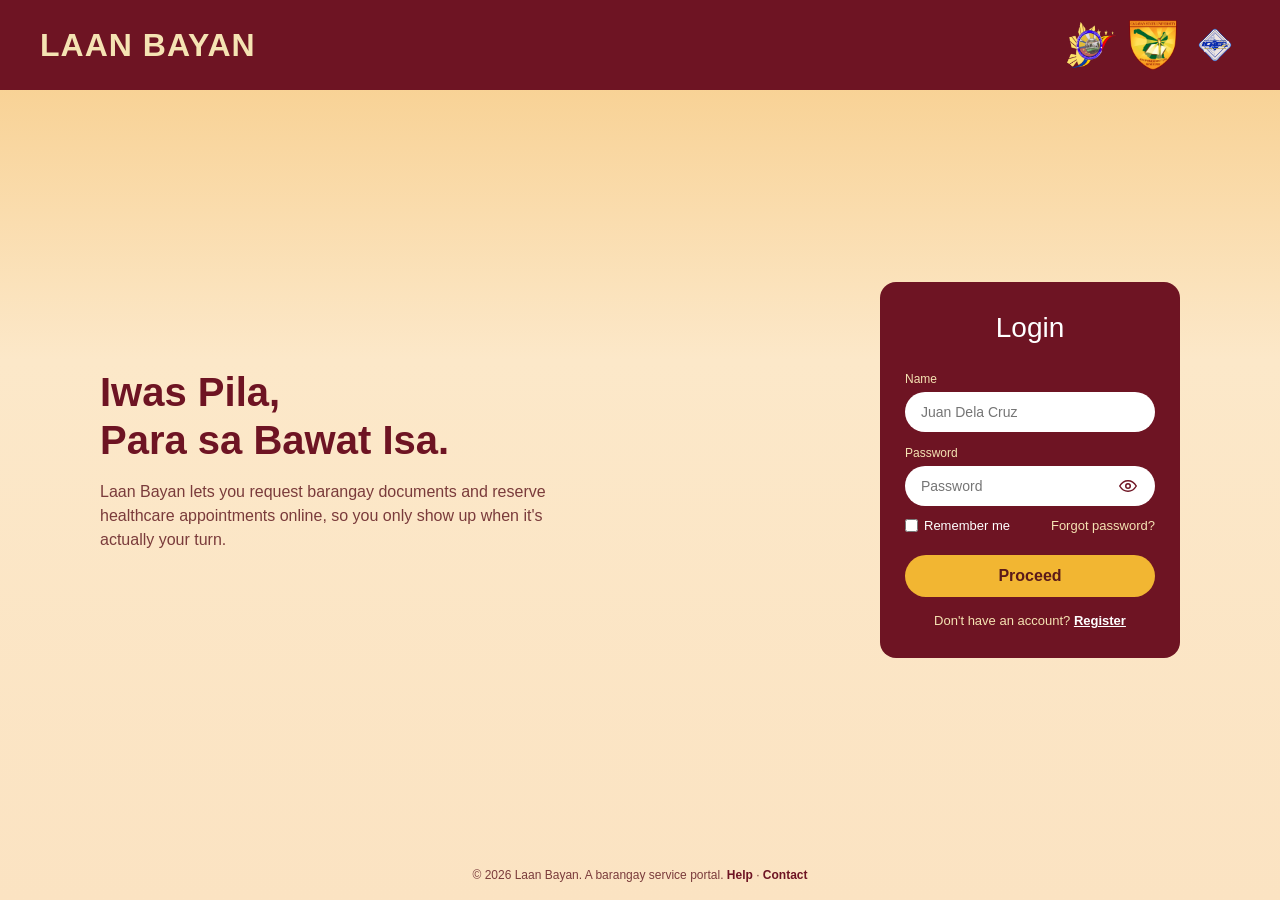
==== index.html @ c085dd0e "Initial commit" ====
<!DOCTYPE html>
<html lang="en">
<head>
  <meta charset="UTF-8">
  <meta name="viewport" content="width=device-width, initial-scale=1.0">
  <title>Laan Bayan - Login</title>
  <link rel="icon" href="LaanBayan/png/favicon.png">
  <link rel="stylesheet" href="web.css">
</head>
<body>

  <header class="navbar">
    <h1 class="logo-text">LAAN BAYAN</h1>
    <div class="logos">
      <img src="png/ugac.png" alt="UGAC Logo" class="logo-img">
      <img src="png/favicon.png" alt="Favicon Logo" class="logo-img">
      <img src="png/icpep.png" alt="ICPEP Logo" class="logo-img">
    </div>
  </header>

  <main class="content">

    <!-- Left side: fills the empty space with context about the service -->
    <section class="intro">
      <h2>Iwas Pila,<br>Para sa Bawat Isa.</h2>
      <p>
        Laan Bayan lets you request barangay documents and reserve healthcare
        appointments online, so you only show up when it's actually your turn.
      </p>
    </section>

    <div class="login-box">
      <h2>Login</h2>

      <!-- Space reserved for server-side / JS validation errors -->
      <p class="form-error" id="formError" role="alert" hidden>
        Invalid name or password. Please try again.
      </p>

      <form id="loginForm" novalidate>
        <label class="field-label" for="name">Name</label>
        <input type="text" id="name" name="name" placeholder="Juan Dela Cruz" required autocomplete="username">

        <label class="field-label" for="password">Password</label>
        <div class="password-wrap">
          <input type="password" id="password" name="password" placeholder="Password" required autocomplete="current-password">
          <button type="button" class="toggle-password" id="togglePassword" aria-label="Show password">
            <svg viewBox="0 0 24 24" width="18" height="18" fill="none" stroke="currentColor" stroke-width="2">
              <path d="M1 12s4-7 11-7 11 7 11 7-4 7-11 7-11-7-11-7z"/>
              <circle cx="12" cy="12" r="3"/>
            </svg>
          </button>
        </div>

        <div class="row-between">
          <label class="remember">
            <input type="checkbox" name="remember">
            Remember me
          </label>
          <a href="#" class="forgot-link">Forgot password?</a>
        </div>

        <button type="submit" class="btn proceed">Proceed</button>
      </form>

      <p class="switch-text">
        Don't have an account? <a href="#" class="register-link">Register</a>
      </p>
    </div>
  </main>

  <footer class="site-footer">
    <p>&copy; 2026 Laan Bayan. A barangay service portal. <a href="#">Help</a> · <a href="#">Contact</a></p>
  </footer>

</body>
</html>
---- web.css ----
* {
  margin: 0;
  padding: 0;
  box-sizing: border-box;
  font-family: Arial, sans-serif;
}

html, body {
  min-height: 100vh;
}

body {
  display: flex;
  flex-direction: column;
  background: linear-gradient(to bottom, #f7cb85, #fce8c9 40%, #fbe3c2);
}

/* Top navbar */
.navbar {
  background-color: #6e1423;
  padding: 20px 40px;
  display: flex;
  justify-content: space-between;
  align-items: center;
}

.logo-text {
  color: #f5e3b3;
  font-size: 32px;
  letter-spacing: 1px;
}

.logos {
  display: flex;
  gap: 12px;
}

.logo-img {
  width: 50px;
  height: 50px;
  object-fit: contain;
}

/* Main content: intro (left) + login box (right) */
.content {
  flex: 1;
  display: flex;
  justify-content: space-between;
  align-items: center;
  gap: 40px;
  padding: 60px 100px;
}

.intro {
  max-width: 480px;
  color: #6e1423;
}

.intro h2 {
  font-size: 40px;
  line-height: 1.2;
  margin-bottom: 16px;
}

.intro p {
  font-size: 16px;
  line-height: 1.5;
  margin-bottom: 20px;
  color: #7a3b3b;
}

.intro .slogan {
  font-size: 18px;
  font-weight: bold;
  font-style: italic;
  color: #6e1423;
  margin-bottom: 16px;
}

.intro-list {
  list-style: none;
  display: flex;
  flex-direction: column;
  gap: 10px;
}

.intro-list li {
  font-size: 15px;
  font-weight: bold;
  padding-left: 26px;
  position: relative;
}

.intro-list li::before {
  content: "✓";
  position: absolute;
  left: 0;
  color: #f2b632;
  font-weight: bold;
}

/* Login box */
.login-box {
  background-color: #6e1423;
  color: #fff;
  width: 300px;
  padding: 30px 25px;
  border-radius: 16px;
  text-align: center;
  flex-shrink: 0;
}

.login-box h2 {
  font-weight: normal;
  font-size: 28px;
  margin-bottom: 20px;
}

.form-error {
  background-color: #ffe1e1;
  color: #7a1a1a;
  font-size: 13px;
  padding: 10px 14px;
  border-radius: 10px;
  margin-bottom: 14px;
  text-align: left;
}

.login-box form {
  display: flex;
  flex-direction: column;
  gap: 6px;
}

.field-label {
  text-align: left;
  font-size: 12px;
  color: #f5e3b3;
  margin-top: 8px;
}

.login-box input[type="text"],
.login-box input[type="password"] {
  padding: 12px 16px;
  border: none;
  border-radius: 25px;
  outline: none;
  font-size: 14px;
  width: 100%;
}

.login-box input:focus {
  outline: 3px solid #f2b632;
  outline-offset: 2px;
}

.password-wrap {
  position: relative;
}

.toggle-password {
  position: absolute;
  right: 14px;
  top: 50%;
  transform: translateY(-50%);
  background: none;
  border: none;
  color: #6e1423;
  cursor: pointer;
  padding: 4px;
  display: flex;
}

.toggle-password:focus {
  outline: 2px solid #f2b632;
  border-radius: 50%;
}

.row-between {
  display: flex;
  justify-content: space-between;
  align-items: center;
  margin: 6px 0 8px;
  font-size: 13px;
}

.remember {
  display: flex;
  align-items: center;
  gap: 6px;
  cursor: pointer;
}

.forgot-link {
  color: #f5e3b3;
  text-decoration: none;
}

.forgot-link:hover,
.forgot-link:focus {
  text-decoration: underline;
}

.btn {
  padding: 12px;
  border: none;
  border-radius: 25px;
  font-size: 16px;
  font-weight: bold;
  cursor: pointer;
  margin-top: 8px;
}

.btn:focus {
  outline: 3px solid #fff;
  outline-offset: 2px;
}

.proceed {
  background-color: #f2b632;
  color: #5a1a1a;
  width: 100%;
}

.proceed:hover {
  background-color: #e0a520;
}

.switch-text {
  margin-top: 16px;
  font-size: 13px;
  color: #f5e3b3;
}

.switch-text a {
  color: #fff;
  font-weight: bold;
  text-decoration: underline;
}

/* Footer */
.site-footer {
  text-align: center;
  padding: 18px;
  font-size: 12px;
  color: #7a3b3b;
}

.site-footer a {
  color: #6e1423;
  font-weight: bold;
  text-decoration: none;
}

.site-footer a:hover {
  text-decoration: underline;
}

/* Responsive */
@media (max-width: 900px) {
  .content {
    flex-direction: column;
    padding: 40px 24px;
  }

  .intro {
    text-align: center;
    max-width: 100%;
  }

  .intro-list {
    align-items: center;
  }

  .intro-list li {
    padding-left: 0;
  }

  .intro-list li::before {
    display: none;
  }
}
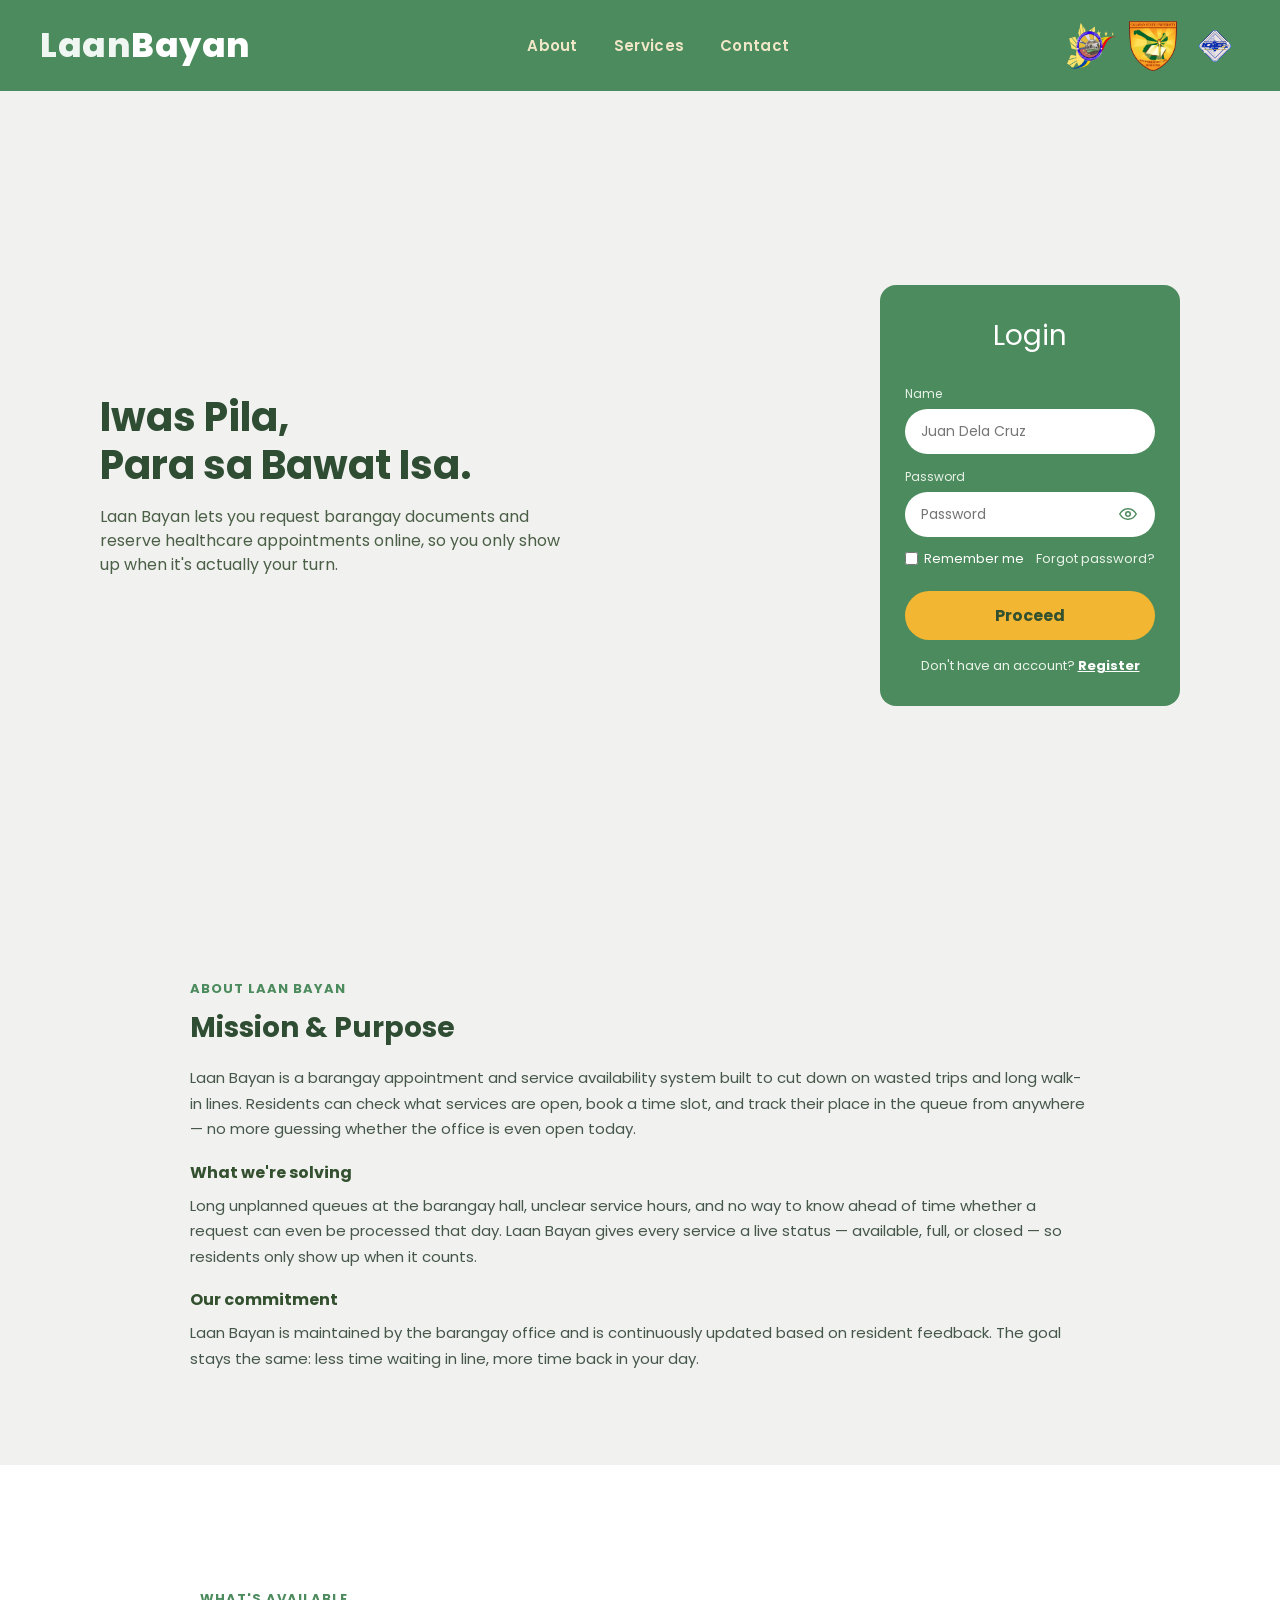
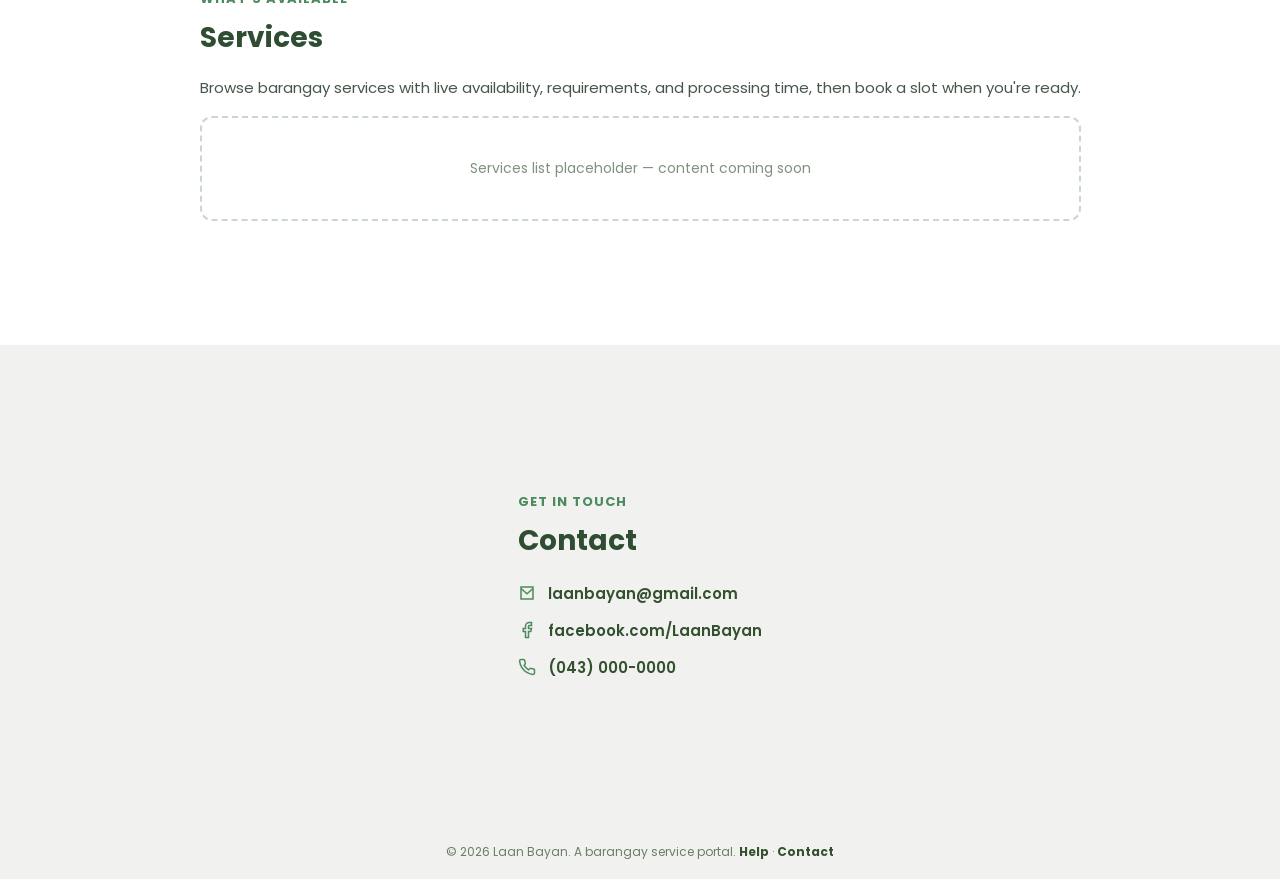
==== commit 51e0c009: "Aplied new colors and sections (about,services,contact)" ====
--- a/index.html
+++ b/index.html
@@ -1,26 +1,36 @@
 <!DOCTYPE html>
 <html lang="en">
 <head>
-  <meta charset="UTF-8">
-  <meta name="viewport" content="width=device-width, initial-scale=1.0">
-  <title>Laan Bayan - Login</title>
-  <link rel="icon" href="LaanBayan/png/favicon.png">
-  <link rel="stylesheet" href="web.css">
+<meta charset="UTF-8">
+<meta name="viewport" content="width=device-width, initial-scale=1.0">
+<title>Laan Bayan - Login</title>
+<link rel="preconnect" href="https://fonts.googleapis.com">
+<link rel="preconnect" href="https://fonts.gstatic.com" crossorigin>
+<link href="https://fonts.googleapis.com/css2?family=Baloo+2:wght@500;700;800&family=Poppins:wght@400;500;600;700&display=swap" rel="stylesheet">
+<link rel="stylesheet" href="web.css">
 </head>
 <body>
 
   <header class="navbar">
-    <h1 class="logo-text">LAAN BAYAN</h1>
-    <div class="logos">
-      <img src="png/ugac.png" alt="UGAC Logo" class="logo-img">
-      <img src="png/favicon.png" alt="Favicon Logo" class="logo-img">
-      <img src="png/icpep.png" alt="ICPEP Logo" class="logo-img">
+    <h1 class="logo-text"><span class="laan">Laan</span><span class="bayan">Bayan</span></h1>
+
+    <nav class="nav-links">
+      <button type="button" data-target="about">About</button>
+      <button type="button" data-target="services">Services</button>
+      <button type="button" data-target="contact">Contact</button>
+    </nav>
+
+    <div class="nav-actions">
+      <div class="logos">
+        <img src="png/ugac.png" alt="UGAC Logo" class="logo-img">
+        <img src="png/favicon.png" alt="Favicon Logo" class="logo-img">
+        <img src="png/icpep.png" alt="ICPEP Logo" class="logo-img">
+      </div>
     </div>
   </header>
 
   <main class="content">
 
-    <!-- Left side: fills the empty space with context about the service -->
     <section class="intro">
       <h2>Iwas Pila,<br>Para sa Bawat Isa.</h2>
       <p>
@@ -32,7 +42,6 @@
     <div class="login-box">
       <h2>Login</h2>
 
-      <!-- Space reserved for server-side / JS validation errors -->
       <p class="form-error" id="formError" role="alert" hidden>
         Invalid name or password. Please try again.
       </p>
@@ -69,9 +78,75 @@
     </div>
   </main>
 
+  <!-- About -->
+  <section class="page-section" id="about">
+    <div class="section-inner">
+      <span class="section-eyebrow">About Laan Bayan</span>
+      <h2>Mission &amp; Purpose</h2>
+      <p>
+        Laan Bayan is a barangay appointment and service availability system built to
+        cut down on wasted trips and long walk-in lines. Residents can check what
+        services are open, book a time slot, and track their place in the queue
+        from anywhere &mdash; no more guessing whether the office is even open today.
+      </p>
+      <h3>What we're solving</h3>
+      <p>
+        Long unplanned queues at the barangay hall, unclear service hours, and no
+        way to know ahead of time whether a request can even be processed that day.
+        Laan Bayan gives every service a live status &mdash; available, full, or closed
+        &mdash; so residents only show up when it counts.
+      </p>
+      <h3>Our commitment</h3>
+      <p>
+        Laan Bayan is maintained by the barangay office and is continuously
+        updated based on resident feedback. The goal stays the same: less time
+        waiting in line, more time back in your day.
+      </p>
+    </div>
+  </section>
+
+  <!-- Services -->
+  <section class="page-section" id="services">
+    <div class="section-inner">
+      <span class="section-eyebrow">What's Available</span>
+      <h2>Services</h2>
+      <p>
+        Browse barangay services with live availability, requirements, and
+        processing time, then book a slot when you're ready.
+      </p>
+      <div class="placeholder-box">
+        Services list placeholder &mdash; content coming soon
+      </div>
+    </div>
+  </section>
+
+  <!-- Contact -->
+  <section class="page-section" id="contact">
+    <div class="section-inner">
+      <span class="section-eyebrow">Get in Touch</span>
+      <h2>Contact</h2>
+      <ul class="contact-list">
+        <li>
+          <svg width="18" height="18" viewBox="0 0 24 24" fill="none" stroke="currentColor" stroke-width="2"><path d="M4 4h16v16H4z"/><path d="M4 6l8 7 8-7"/></svg>
+          laanbayan@gmail.com
+        </li>
+        <li>
+          <svg width="18" height="18" viewBox="0 0 24 24" fill="none" stroke="currentColor" stroke-width="2"><path d="M18 2h-3a5 5 0 0 0-5 5v3H7v4h3v8h4v-8h3l1-4h-4V7a1 1 0 0 1 1-1h3z"/></svg>
+          facebook.com/LaanBayan
+        </li>
+        <li>
+          <svg width="18" height="18" viewBox="0 0 24 24" fill="none" stroke="currentColor" stroke-width="2"><path d="M22 16.92v3a2 2 0 0 1-2.18 2 19.79 19.79 0 0 1-8.63-3.07 19.5 19.5 0 0 1-6-6 19.79 19.79 0 0 1-3.07-8.67A2 2 0 0 1 4.11 2h3a2 2 0 0 1 2 1.72c.12.86.32 1.7.6 2.51a2 2 0 0 1-.45 2.11L8.09 9.91a16 16 0 0 0 6 6l1.57-1.57a2 2 0 0 1 2.11-.45c.81.28 1.65.48 2.51.6A2 2 0 0 1 22 16.92z"/></svg>
+          (043) 000-0000
+        </li>
+      </ul>
+    </div>
+  </section>
+
   <footer class="site-footer">
-    <p>&copy; 2026 Laan Bayan. A barangay service portal. <a href="#">Help</a> · <a href="#">Contact</a></p>
+    <p>&copy; 2026 Laan Bayan. A barangay service portal. <a href="#">Help</a> &middot; <a href="#">Contact</a></p>
   </footer>
+
+  <script src="script.js"></script>
 
 </body>
 </html>
--- a/web.css
+++ b/web.css
@@ -2,7 +2,7 @@
   margin: 0;
   padding: 0;
   box-sizing: border-box;
-  font-family: Arial, sans-serif;
+  font-family: 'Poppins', Arial, sans-serif;
 }
 
 html, body {
@@ -12,22 +12,68 @@
 body {
   display: flex;
   flex-direction: column;
-  background: linear-gradient(to bottom, #f7cb85, #fce8c9 40%, #fbe3c2);
-}
-
-/* Top navbar */
+  background-color: #f1f1ef;
+}
+
 .navbar {
-  background-color: #6e1423;
+  background-color: #4c8b5d;
   padding: 20px 40px;
   display: flex;
   justify-content: space-between;
   align-items: center;
+  position: sticky;
+  top: 0;
+  z-index: 20;
 }
 
 .logo-text {
-  color: #f5e3b3;
-  font-size: 32px;
-  letter-spacing: 1px;
+  font-family: 'Baloo 2', 'Poppins', sans-serif;
+  font-weight: 800;
+  font-size: 34px;
+  letter-spacing: 0.5px;
+  display: flex;
+}
+
+.logo-text .laan {
+  color: #f0f6f1;
+}
+
+.logo-text .bayan {
+  color: #ffffff;
+}
+
+.nav-links {
+  display: flex;
+  align-items: center;
+  gap: 32px;
+}
+
+.nav-links button {
+  background: none;
+  border: none;
+  color: #f0e6c8;
+  font-weight: 600;
+  font-size: 15px;
+  letter-spacing: 0.3px;
+  cursor: pointer;
+  padding: 4px 2px;
+}
+
+.nav-links button:hover,
+.nav-links button:focus-visible {
+  color: #ffffff;
+}
+
+.nav-links button:focus-visible {
+  outline: 2px solid #f0e6c8;
+  outline-offset: 4px;
+  border-radius: 2px;
+}
+
+.nav-actions {
+  display: flex;
+  align-items: center;
+  gap: 30px;
 }
 
 .logos {
@@ -41,9 +87,9 @@
   object-fit: contain;
 }
 
-/* Main content: intro (left) + login box (right) */
 .content {
   flex: 1;
+  min-height: calc(100vh - 92px);
   display: flex;
   justify-content: space-between;
   align-items: center;
@@ -53,27 +99,28 @@
 
 .intro {
   max-width: 480px;
-  color: #6e1423;
+  color: #33502f;
 }
 
 .intro h2 {
   font-size: 40px;
   line-height: 1.2;
   margin-bottom: 16px;
+  color: #2f4d33;
 }
 
 .intro p {
   font-size: 16px;
   line-height: 1.5;
   margin-bottom: 20px;
-  color: #7a3b3b;
+  color: #4b5f47;
 }
 
 .intro .slogan {
   font-size: 18px;
   font-weight: bold;
   font-style: italic;
-  color: #6e1423;
+  color: #33502f;
   margin-bottom: 16px;
 }
 
@@ -89,19 +136,19 @@
   font-weight: bold;
   padding-left: 26px;
   position: relative;
+  color: #33502f;
 }
 
 .intro-list li::before {
   content: "✓";
   position: absolute;
   left: 0;
-  color: #f2b632;
-  font-weight: bold;
-}
-
-/* Login box */
+  color: #4c8b5d;
+  font-weight: bold;
+}
+
 .login-box {
-  background-color: #6e1423;
+  background-color: #4c8b5d;
   color: #fff;
   width: 300px;
   padding: 30px 25px;
@@ -135,7 +182,7 @@
 .field-label {
   text-align: left;
   font-size: 12px;
-  color: #f5e3b3;
+  color: #eaf3ea;
   margin-top: 8px;
 }
 
@@ -165,13 +212,13 @@
   transform: translateY(-50%);
   background: none;
   border: none;
-  color: #6e1423;
+  color: #4c8b5d;
   cursor: pointer;
   padding: 4px;
   display: flex;
 }
 
-.toggle-password:focus {
+.toggle-password:focus-visible {
   outline: 2px solid #f2b632;
   border-radius: 50%;
 }
@@ -192,7 +239,7 @@
 }
 
 .forgot-link {
-  color: #f5e3b3;
+  color: #eaf3ea;
   text-decoration: none;
 }
 
@@ -211,14 +258,14 @@
   margin-top: 8px;
 }
 
-.btn:focus {
+.btn:focus-visible {
   outline: 3px solid #fff;
   outline-offset: 2px;
 }
 
 .proceed {
   background-color: #f2b632;
-  color: #5a1a1a;
+  color: #33502f;
   width: 100%;
 }
 
@@ -229,7 +276,7 @@
 .switch-text {
   margin-top: 16px;
   font-size: 13px;
-  color: #f5e3b3;
+  color: #eaf3ea;
 }
 
 .switch-text a {
@@ -238,16 +285,102 @@
   text-decoration: underline;
 }
 
-/* Footer */
+/* Shared section styling for About / Services / Contact */
+.page-section {
+  min-height: 480px;
+  display: flex;
+  align-items: center;
+  padding: 80px 100px;
+  scroll-margin-top: 92px;
+  opacity: 0;
+  transform: translateY(30px);
+  transition: opacity 0.6s ease, transform 0.6s ease;
+}
+
+.page-section.is-visible {
+  opacity: 1;
+  transform: translateY(0);
+}
+
+.section-inner {
+  max-width: 900px;
+  margin: 0 auto;
+}
+
+.section-eyebrow {
+  color: #4c8b5d;
+  font-weight: 700;
+  font-size: 13px;
+  letter-spacing: 1px;
+  text-transform: uppercase;
+  margin-bottom: 8px;
+  display: block;
+}
+
+.section-inner h2 {
+  color: #2f4d33;
+  font-size: 28px;
+  margin-bottom: 16px;
+}
+
+.section-inner p {
+  color: #45564a;
+  font-size: 15px;
+  line-height: 1.7;
+  margin-bottom: 14px;
+}
+
+.section-inner h3 {
+  color: #33502f;
+  font-size: 16px;
+  margin: 18px 0 8px;
+}
+
+#services.page-section {
+  background-color: #ffffff;
+}
+
+.placeholder-box {
+  border: 2px dashed #c9d8ca;
+  border-radius: 12px;
+  padding: 40px;
+  text-align: center;
+  color: #7f9280;
+  font-size: 14px;
+  margin-top: 16px;
+}
+
+.contact-list {
+  list-style: none;
+  margin-top: 20px;
+  display: flex;
+  flex-direction: column;
+  gap: 14px;
+}
+
+.contact-list li {
+  display: flex;
+  align-items: center;
+  gap: 12px;
+  font-size: 15px;
+  color: #33502f;
+  font-weight: 600;
+}
+
+.contact-list li svg {
+  flex-shrink: 0;
+  color: #4c8b5d;
+}
+
 .site-footer {
   text-align: center;
   padding: 18px;
   font-size: 12px;
-  color: #7a3b3b;
+  color: #6b7d68;
 }
 
 .site-footer a {
-  color: #6e1423;
+  color: #33502f;
   font-weight: bold;
   text-decoration: none;
 }
@@ -256,7 +389,12 @@
   text-decoration: underline;
 }
 
-/* Responsive */
+@media (prefers-reduced-motion: reduce) {
+  .page-section {
+    transition: none;
+  }
+}
+
 @media (max-width: 900px) {
   .content {
     flex-direction: column;
@@ -279,4 +417,20 @@
   .intro-list li::before {
     display: none;
   }
+
+  .navbar {
+    flex-wrap: wrap;
+    gap: 16px;
+  }
+
+  .nav-links {
+    order: 3;
+    width: 100%;
+    justify-content: center;
+    gap: 24px;
+  }
+
+  .page-section {
+    padding: 60px 24px;
+  }
 }
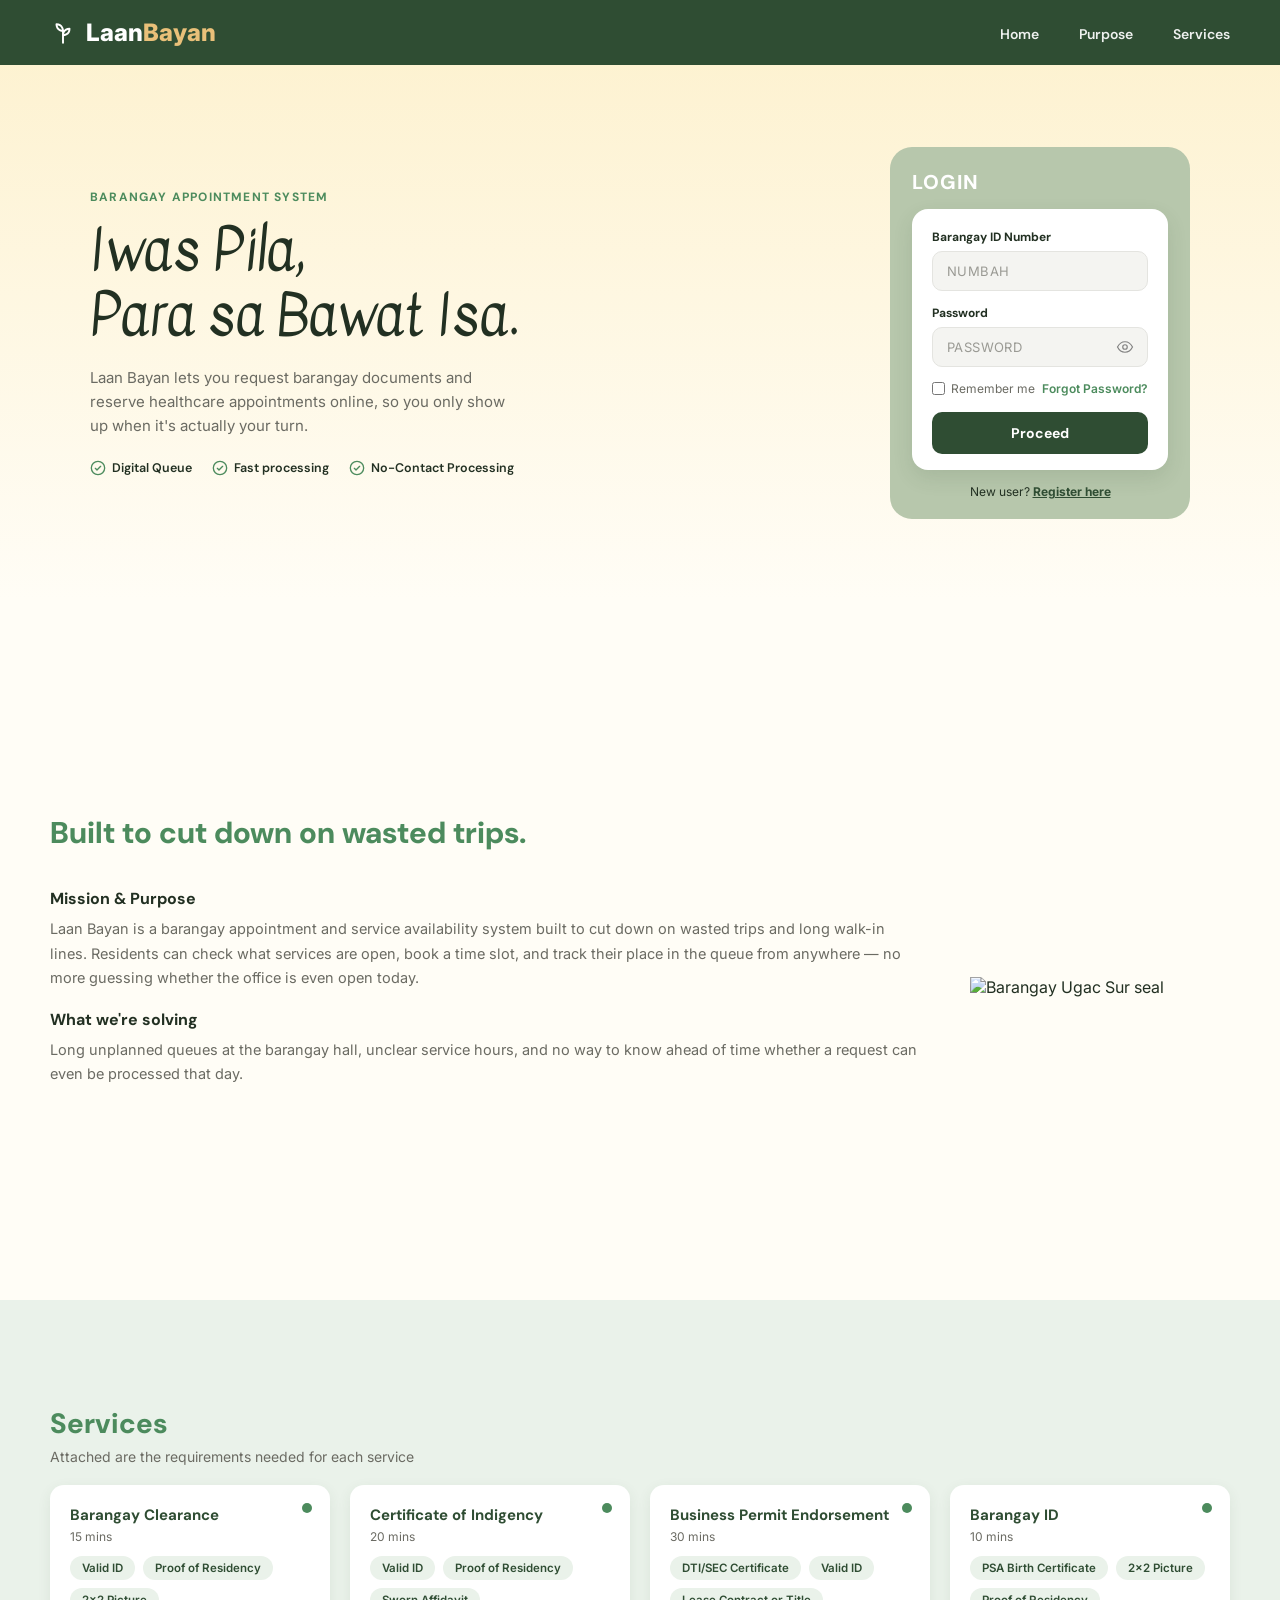
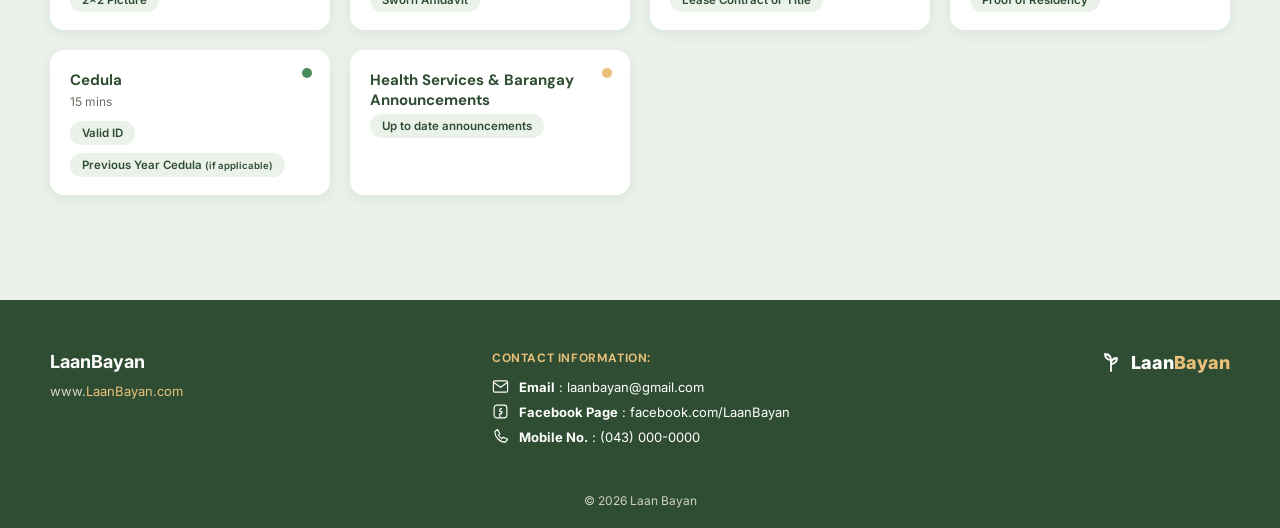
==== commit 6b3c4c59: "Landing page, only registration missing" ====
--- a/index.html
+++ b/index.html
@@ -3,150 +3,223 @@
 <head>
 <meta charset="UTF-8">
 <meta name="viewport" content="width=device-width, initial-scale=1.0">
-<title>Laan Bayan - Login</title>
+<title>LaanBayan — Iwas Pila, Para sa Bawat Isa</title>
 <link rel="preconnect" href="https://fonts.googleapis.com">
 <link rel="preconnect" href="https://fonts.gstatic.com" crossorigin>
-<link href="https://fonts.googleapis.com/css2?family=Baloo+2:wght@500;700;800&family=Poppins:wght@400;500;600;700&display=swap" rel="stylesheet">
+<link href="https://fonts.googleapis.com/css2?family=Kavivanar&family=DM+Sans:wght@400;500;600;700;800&family=Inter:wght@400;500;600;700&display=swap" rel="stylesheet">
 <link rel="stylesheet" href="web.css">
 </head>
 <body>
 
-  <header class="navbar">
-    <h1 class="logo-text"><span class="laan">Laan</span><span class="bayan">Bayan</span></h1>
-
-    <nav class="nav-links">
-      <button type="button" data-target="about">About</button>
-      <button type="button" data-target="services">Services</button>
-      <button type="button" data-target="contact">Contact</button>
+<!-- HERO SECTION: Sticky nav, tagline, and login card -->
+<div class="hero-section" id="heroSection">
+  <div class="nav-inner">
+    <div class="logo">
+      <svg class="logo-icon" viewBox="0 0 24 24" width="26" height="26" fill="none" stroke="#ffffff" stroke-width="1.8" stroke-linecap="round" stroke-linejoin="round">
+        <path d="M12 21V10"/>
+        <path d="M12 10C12 10 6 10 6 4C12 4 12 10 12 10Z"/>
+        <path d="M12 14C12 14 18 14 18 8C12 8 12 14 12 14Z"/>
+      </svg>
+      <!-- "Laan" and "Bayan" are wrapped together in one .wordmark span so the
+           parent .logo's flex `gap` (meant to space the icon from the text)
+           doesn't also insert a gap between the two halves of the word. -->
+      <span class="wordmark"><span class="laan">Laan</span><span class="bayan">Bayan</span></span>
+    </div>
+    <nav>
+      <ul>
+        <li><a href="#home">Home</a></li>
+        <li><a href="#about">Purpose</a></li>
+        <li><a href="#services">Services</a></li>
+      </ul>
     </nav>
-
-    <div class="nav-actions">
-      <div class="logos">
-        <img src="png/ugac.png" alt="UGAC Logo" class="logo-img">
-        <img src="png/favicon.png" alt="Favicon Logo" class="logo-img">
-        <img src="png/icpep.png" alt="ICPEP Logo" class="logo-img">
-      </div>
-    </div>
-  </header>
-
-  <main class="content">
-
-    <section class="intro">
-      <h2>Iwas Pila,<br>Para sa Bawat Isa.</h2>
-      <p>
-        Laan Bayan lets you request barangay documents and reserve healthcare
-        appointments online, so you only show up when it's actually your turn.
-      </p>
-    </section>
-
-    <div class="login-box">
-      <h2>Login</h2>
-
-      <p class="form-error" id="formError" role="alert" hidden>
-        Invalid name or password. Please try again.
-      </p>
-
-      <form id="loginForm" novalidate>
-        <label class="field-label" for="name">Name</label>
-        <input type="text" id="name" name="name" placeholder="Juan Dela Cruz" required autocomplete="username">
-
-        <label class="field-label" for="password">Password</label>
-        <div class="password-wrap">
-          <input type="password" id="password" name="password" placeholder="Password" required autocomplete="current-password">
-          <button type="button" class="toggle-password" id="togglePassword" aria-label="Show password">
-            <svg viewBox="0 0 24 24" width="18" height="18" fill="none" stroke="currentColor" stroke-width="2">
-              <path d="M1 12s4-7 11-7 11 7 11 7-4 7-11 7-11-7-11-7z"/>
-              <circle cx="12" cy="12" r="3"/>
-            </svg>
-          </button>
-        </div>
-
-        <div class="row-between">
-          <label class="remember">
-            <input type="checkbox" name="remember">
-            Remember me
-          </label>
-          <a href="#" class="forgot-link">Forgot password?</a>
-        </div>
-
-        <button type="submit" class="btn proceed">Proceed</button>
-      </form>
-
-      <p class="switch-text">
-        Don't have an account? <a href="#" class="register-link">Register</a>
-      </p>
-    </div>
-  </main>
-
-  <!-- About -->
-  <section class="page-section" id="about">
-    <div class="section-inner">
-      <span class="section-eyebrow">About Laan Bayan</span>
-      <h2>Mission &amp; Purpose</h2>
-      <p>
-        Laan Bayan is a barangay appointment and service availability system built to
-        cut down on wasted trips and long walk-in lines. Residents can check what
-        services are open, book a time slot, and track their place in the queue
-        from anywhere &mdash; no more guessing whether the office is even open today.
-      </p>
-      <h3>What we're solving</h3>
-      <p>
-        Long unplanned queues at the barangay hall, unclear service hours, and no
-        way to know ahead of time whether a request can even be processed that day.
-        Laan Bayan gives every service a live status &mdash; available, full, or closed
-        &mdash; so residents only show up when it counts.
-      </p>
-      <h3>Our commitment</h3>
-      <p>
-        Laan Bayan is maintained by the barangay office and is continuously
-        updated based on resident feedback. The goal stays the same: less time
-        waiting in line, more time back in your day.
-      </p>
+  </div>
+
+  <div class="hero-content" id="home">
+    <div>
+      <div class="eyebrow">Barangay Appointment System</div>
+      <h1 class="headline">Iwas Pila,<br>Para sa Bawat Isa.</h1>
+      <p class="hero-sub">Laan Bayan lets you request barangay documents and reserve healthcare appointments online, so you only show up when it's actually your turn.</p>
+      <div class="feature-row">
+        <span class="feature-item">
+          <svg width="16" height="16" viewBox="0 0 24 24" fill="none"><circle cx="12" cy="12" r="10" stroke="#4C8B5D" stroke-width="2"/><path d="M8 12.5l2.5 2.5L16 9.5" stroke="#4C8B5D" stroke-width="2" stroke-linecap="round" stroke-linejoin="round"/></svg>
+          Digital Queue
+        </span>
+        <span class="feature-item">
+          <svg width="16" height="16" viewBox="0 0 24 24" fill="none"><circle cx="12" cy="12" r="10" stroke="#4C8B5D" stroke-width="2"/><path d="M8 12.5l2.5 2.5L16 9.5" stroke="#4C8B5D" stroke-width="2" stroke-linecap="round" stroke-linejoin="round"/></svg>
+          Fast processing
+        </span>
+        <span class="feature-item">
+          <svg width="16" height="16" viewBox="0 0 24 24" fill="none"><circle cx="12" cy="12" r="10" stroke="#4C8B5D" stroke-width="2"/><path d="M8 12.5l2.5 2.5L16 9.5" stroke="#4C8B5D" stroke-width="2" stroke-linecap="round" stroke-linejoin="round"/></svg>
+          No-Contact Processing
+        </span>
+      </div>
+    </div>
+
+    <div class="login-panel">
+      <h2 class="login-title">LOGIN</h2>
+      <div class="login-card">
+        <p class="form-error" id="formError" role="alert" hidden>Invalid ID number or password. Please try again.</p>
+        <form id="loginForm" novalidate>
+          <div class="field">
+            <label for="brgy-id">Barangay ID Number</label>
+            <div class="input-wrap"><input id="brgy-id" name="brgy-id" type="text" placeholder="NUMBAH" required autocomplete="off"></div>
+          </div>
+          <div class="field">
+            <label for="password">Password</label>
+            <div class="input-wrap">
+              <input id="password" name="password" type="password" placeholder="PASSWORD" required autocomplete="current-password">
+              <button type="button" class="toggle-password" id="togglePassword" aria-label="Show password">
+                <svg width="18" height="18" viewBox="0 0 24 24" fill="none"><path d="M2 12s3.5-7 10-7 10 7 10 7-3.5 7-10 7-10-7-10-7Z" stroke="#828282" stroke-width="1.6"/><circle cx="12" cy="12" r="3" stroke="#828282" stroke-width="1.6"/></svg>
+              </button>
+            </div>
+          </div>
+          <div class="row-between">
+            <label class="remember"><input type="checkbox" name="remember"> Remember me</label>
+            <a href="#" class="forgot">Forgot Password?</a>
+          </div>
+          <button type="submit" class="btn-proceed">Proceed</button>
+        </form>
+      </div>
+      <div class="register-line">New user? <a href="#" class="register-link">Register here</a></div>
+    </div>
+  </div>
+</div>
+
+<!-- SCROLLABLE CONTENT -->
+<div class="scroll-content">
+
+  <!-- ABOUT & PURPOSE SECTION -->
+  <section class="about-section" id="about">
+    <div class="about">
+      <h2 class="about-heading">Built to cut down on wasted trips.</h2>
+
+      <div class="about-grid">
+        <div>
+          <h3>Mission &amp; Purpose</h3>
+          <p>Laan Bayan is a barangay appointment and service availability system built to cut down on wasted trips and long walk-in lines. Residents can check what services are open, book a time slot, and track their place in the queue from anywhere — no more guessing whether the office is even open today.</p>
+          <h3>What we're solving</h3>
+          <p>Long unplanned queues at the barangay hall, unclear service hours, and no way to know ahead of time whether a request can even be processed that day.</p>
+        </div>
+        <img class="about-img" src="png/barangay-seal.png" alt="Barangay Ugac Sur seal">
+      </div>
     </div>
   </section>
 
-  <!-- Services -->
-  <section class="page-section" id="services">
-    <div class="section-inner">
-      <span class="section-eyebrow">What's Available</span>
-      <h2>Services</h2>
-      <p>
-        Browse barangay services with live availability, requirements, and
-        processing time, then book a slot when you're ready.
-      </p>
-      <div class="placeholder-box">
-        Services list placeholder &mdash; content coming soon
+  <!-- SERVICES SECTION -->
+  <section class="services-section" id="services">
+    <div class="services">
+      <div class="services-head">
+        <h2>Services</h2>
+        <p>Attached are the requirements needed for each service</p>
+      </div>
+
+      <div class="service-grid">
+
+        <div class="svc-card">
+          <span class="svc-badge"></span>
+          <div class="svc-name">Barangay Clearance</div>
+          <div class="svc-time">15 mins</div>
+          <div class="svc-chips">
+            <span class="chip">Valid ID</span>
+            <span class="chip">Proof of Residency</span>
+            <span class="chip">2x2 Picture</span>
+          </div>
+        </div>
+
+        <div class="svc-card">
+          <span class="svc-badge"></span>
+          <div class="svc-name">Certificate of Indigency</div>
+          <div class="svc-time">20 mins</div>
+          <div class="svc-chips">
+            <span class="chip">Valid ID</span>
+            <span class="chip">Proof of Residency</span>
+            <span class="chip">Sworn Affidavit</span>
+          </div>
+        </div>
+
+        <div class="svc-card">
+          <span class="svc-badge"></span>
+          <div class="svc-name">Business Permit Endorsement</div>
+          <div class="svc-time">30 mins</div>
+          <div class="svc-chips">
+            <span class="chip">DTI/SEC Certificate</span>
+            <span class="chip">Valid ID</span>
+            <span class="chip">Lease Contract or Title</span>
+          </div>
+        </div>
+
+        <div class="svc-card">
+          <span class="svc-badge"></span>
+          <div class="svc-name">Barangay ID</div>
+          <div class="svc-time">10 mins</div>
+          <div class="svc-chips">
+            <span class="chip">PSA Birth Certificate</span>
+            <span class="chip">2x2 Picture</span>
+            <span class="chip">Proof of Residency</span>
+          </div>
+        </div>
+
+        <div class="svc-card">
+          <span class="svc-badge"></span>
+          <div class="svc-name">Cedula</div>
+          <div class="svc-time">15 mins</div>
+          <div class="svc-chips">
+            <span class="chip">Valid ID</span>
+            <span class="chip">Previous Year Cedula <small>(if applicable)</small></span>
+          </div>
+        </div>
+
+        <div class="svc-card">
+          <span class="svc-badge active"></span>
+          <div class="svc-name">Health Services &amp; Barangay Announcements</div>
+          <div class="svc-chips">
+            <span class="chip">Up to date announcements</span>
+          </div>
+        </div>
+
       </div>
     </div>
   </section>
 
-  <!-- Contact -->
-  <section class="page-section" id="contact">
-    <div class="section-inner">
-      <span class="section-eyebrow">Get in Touch</span>
-      <h2>Contact</h2>
-      <ul class="contact-list">
-        <li>
-          <svg width="18" height="18" viewBox="0 0 24 24" fill="none" stroke="currentColor" stroke-width="2"><path d="M4 4h16v16H4z"/><path d="M4 6l8 7 8-7"/></svg>
-          laanbayan@gmail.com
-        </li>
-        <li>
-          <svg width="18" height="18" viewBox="0 0 24 24" fill="none" stroke="currentColor" stroke-width="2"><path d="M18 2h-3a5 5 0 0 0-5 5v3H7v4h3v8h4v-8h3l1-4h-4V7a1 1 0 0 1 1-1h3z"/></svg>
-          facebook.com/LaanBayan
-        </li>
-        <li>
-          <svg width="18" height="18" viewBox="0 0 24 24" fill="none" stroke="currentColor" stroke-width="2"><path d="M22 16.92v3a2 2 0 0 1-2.18 2 19.79 19.79 0 0 1-8.63-3.07 19.5 19.5 0 0 1-6-6 19.79 19.79 0 0 1-3.07-8.67A2 2 0 0 1 4.11 2h3a2 2 0 0 1 2 1.72c.12.86.32 1.7.6 2.51a2 2 0 0 1-.45 2.11L8.09 9.91a16 16 0 0 0 6 6l1.57-1.57a2 2 0 0 1 2.11-.45c.81.28 1.65.48 2.51.6A2 2 0 0 1 22 16.92z"/></svg>
-          (043) 000-0000
-        </li>
-      </ul>
-    </div>
-  </section>
-
-  <footer class="site-footer">
-    <p>&copy; 2026 Laan Bayan. A barangay service portal. <a href="#">Help</a> &middot; <a href="#">Contact</a></p>
+  <!-- FOOTER SECTION -->
+  <footer>
+    <div class="footer-inner">
+      <div class="footer-brand">
+        <p><strong>LaanBayan</strong></p>
+        <p class="url"><a href="#"><span>www.</span>LaanBayan.com</a></p>
+      </div>
+
+      <div class="footer-contact">
+        <h4>CONTACT INFORMATION:</h4>
+        <div class="row">
+          <svg width="17" height="17" viewBox="0 0 24 24" fill="none"><rect x="2" y="4" width="20" height="16" rx="2" stroke="currentColor" stroke-width="1.6"/><path d="M2 6l10 7 10-7" stroke="currentColor" stroke-width="1.6"/></svg>
+          <span><strong>Email</strong> : laanbayan@gmail.com</span>
+        </div>
+        <div class="row">
+          <svg width="17" height="17" viewBox="0 0 24 24" fill="none"><rect x="3" y="3" width="18" height="18" rx="4" stroke="currentColor" stroke-width="1.6"/><path d="M14 8h-1.5A1.5 1.5 0 0 0 11 9.5V12h3l-.5 3H11v5" stroke="currentColor" stroke-width="1.6"/></svg>
+          <span><strong>Facebook Page</strong> : facebook.com/LaanBayan</span>
+        </div>
+        <div class="row">
+          <svg width="17" height="17" viewBox="0 0 24 24" fill="none"><path d="M4 5c0 8 7 15 15 15l3-4-6-3-2 2c-2-1-4-3-5-5l2-2-3-6-4 3Z" stroke="currentColor" stroke-width="1.6" stroke-linejoin="round"/></svg>
+          <span><strong>Mobile No.</strong> : (043) 000-0000</span>
+        </div>
+      </div>
+
+      <div class="footer-logo">
+        <svg class="logo-icon" viewBox="0 0 24 24" width="24" height="24" fill="none" stroke="#2f4d33" stroke-width="1.8" stroke-linecap="round" stroke-linejoin="round">
+          <path d="M12 21V10"/>
+          <path d="M12 10C12 10 6 10 6 4C12 4 12 10 12 10Z"/>
+          <path d="M12 14C12 14 18 14 18 8C12 8 12 14 12 14Z"/>
+        </svg>
+        <span class="wordmark"><span class="laan">Laan</span><span class="bayan">Bayan</span></span>
+      </div>
+    </div>
+    <p class="copyright">© 2026 Laan Bayan</p>
   </footer>
 
-  <script src="script.js"></script>
+</div>
+
+<script src="script.js"></script>
 
 </body>
 </html>
--- a/web.css
+++ b/web.css
@@ -1,436 +1,590 @@
+:root {
+  --green-dark: #2f4d33;
+  --green: #4c8b5d;
+  --green-soft: #eaf2ea;
+  --gold: #e9c079;
+  --cream-top: #fdf1cd;
+  --cream-bottom: #fffdf6;
+  --text-dark: #223022;
+  --text-gray: #6b6b63;
+  --panel-sage: #b7c7ac;
+}
+
 * {
   margin: 0;
   padding: 0;
   box-sizing: border-box;
-  font-family: 'Poppins', Arial, sans-serif;
-}
-
-html, body {
-  min-height: 100vh;
+  font-family: 'Inter', Arial, sans-serif;
+}
+
+html {
+  scroll-behavior: smooth;
 }
 
 body {
+  background-color: var(--cream-bottom);
+  color: var(--text-dark);
+}
+
+/* =========================================================
+   HERO / NAV
+   ========================================================= */
+.hero-section {
+  position: relative;
+  z-index: 1;
+  background: linear-gradient(180deg, var(--cream-top) 0%, var(--cream-bottom) 100%);
+  min-height: 600px;
   display: flex;
   flex-direction: column;
-  background-color: #f1f1ef;
-}
-
-.navbar {
-  background-color: #4c8b5d;
-  padding: 20px 40px;
-  display: flex;
+}
+
+.nav-inner {
+  background-color: var(--green-dark);
+  padding: 18px 50px;
+  display: flex;
+  align-items: center;
   justify-content: space-between;
-  align-items: center;
-  position: sticky;
-  top: 0;
-  z-index: 20;
-}
-
-.logo-text {
-  font-family: 'Baloo 2', 'Poppins', sans-serif;
+}
+
+.logo {
+  display: flex;
+  align-items: center;
+  gap: 10px;
+  font-family: 'DM Sans', sans-serif;
   font-weight: 800;
-  font-size: 34px;
-  letter-spacing: 0.5px;
-  display: flex;
-}
-
-.logo-text .laan {
-  color: #f0f6f1;
-}
-
-.logo-text .bayan {
+  font-size: 24px;
+}
+
+.logo .laan {
   color: #ffffff;
 }
 
-.nav-links {
-  display: flex;
-  align-items: center;
-  gap: 32px;
-}
-
-.nav-links button {
-  background: none;
-  border: none;
-  color: #f0e6c8;
+.logo .bayan {
+  color: var(--gold);
+}
+
+.nav-inner nav ul {
+  list-style: none;
+  display: flex;
+  gap: 40px;
+}
+
+.nav-inner nav a {
+  color: #ffffff;
+  text-decoration: none;
+  font-family: 'DM Sans', sans-serif;
   font-weight: 600;
+  font-size: 14px;
+  opacity: 0.92;
+}
+
+.nav-inner nav a:hover,
+.nav-inner nav a:focus-visible {
+  opacity: 1;
+  text-decoration: underline;
+}
+
+.hero-content {
+  display: flex;
+  justify-content: space-between;
+  align-items: center;
+  gap: 60px;
+  max-width: 1200px;
+  width: 100%;
+  margin: auto;
+  padding: 40px 50px;
+  flex-grow: 1;
+}
+
+.eyebrow {
+  color: var(--green);
+  font-family: 'DM Sans', sans-serif;
+  font-weight: 700;
+  font-size: 12px;
+  letter-spacing: 1.2px;
+  text-transform: uppercase;
+  margin-bottom: 14px;
+}
+
+.headline {
+  font-family: 'Kavivanar', cursive;
+  font-weight: 400;
+  font-size: 56px;
+  line-height: 1.15;
+  color: var(--text-dark);
+  margin-bottom: 18px;
+}
+
+.hero-sub {
+  max-width: 420px;
   font-size: 15px;
-  letter-spacing: 0.3px;
-  cursor: pointer;
-  padding: 4px 2px;
-}
-
-.nav-links button:hover,
-.nav-links button:focus-visible {
+  line-height: 1.6;
+  color: var(--text-gray);
+  margin-bottom: 22px;
+}
+
+.feature-row {
+  display: flex;
+  flex-wrap: wrap;
+  gap: 20px;
+}
+
+.feature-item {
+  display: flex;
+  align-items: center;
+  gap: 6px;
+  font-family: 'DM Sans', sans-serif;
+  font-size: 12.5px;
+  font-weight: 600;
+  color: var(--text-dark);
+}
+
+/* =========================================================
+   LOGIN PANEL
+   ========================================================= */
+.login-panel {
+  flex-shrink: 0;
+  width: 300px;
+  background-color: var(--panel-sage);
+  border-radius: 22px;
+  padding: 22px 22px 20px;
+}
+
+.login-title {
+  font-family: 'DM Sans', sans-serif;
+  font-weight: 800;
+  font-size: 20px;
+  letter-spacing: 1px;
   color: #ffffff;
-}
-
-.nav-links button:focus-visible {
-  outline: 2px solid #f0e6c8;
-  outline-offset: 4px;
-  border-radius: 2px;
-}
-
-.nav-actions {
-  display: flex;
-  align-items: center;
-  gap: 30px;
-}
-
-.logos {
-  display: flex;
-  gap: 12px;
-}
-
-.logo-img {
-  width: 50px;
-  height: 50px;
-  object-fit: contain;
-}
-
-.content {
-  flex: 1;
-  min-height: calc(100vh - 92px);
-  display: flex;
-  justify-content: space-between;
-  align-items: center;
-  gap: 40px;
-  padding: 60px 100px;
-}
-
-.intro {
-  max-width: 480px;
-  color: #33502f;
-}
-
-.intro h2 {
-  font-size: 40px;
-  line-height: 1.2;
-  margin-bottom: 16px;
-  color: #2f4d33;
-}
-
-.intro p {
-  font-size: 16px;
-  line-height: 1.5;
-  margin-bottom: 20px;
-  color: #4b5f47;
-}
-
-.intro .slogan {
-  font-size: 18px;
-  font-weight: bold;
-  font-style: italic;
-  color: #33502f;
-  margin-bottom: 16px;
-}
-
-.intro-list {
-  list-style: none;
-  display: flex;
-  flex-direction: column;
-  gap: 10px;
-}
-
-.intro-list li {
-  font-size: 15px;
-  font-weight: bold;
-  padding-left: 26px;
-  position: relative;
-  color: #33502f;
-}
-
-.intro-list li::before {
-  content: "✓";
-  position: absolute;
-  left: 0;
-  color: #4c8b5d;
-  font-weight: bold;
-}
-
-.login-box {
-  background-color: #4c8b5d;
-  color: #fff;
-  width: 300px;
-  padding: 30px 25px;
+  margin-bottom: 14px;
+}
+
+.login-card {
+  background-color: #ffffff;
   border-radius: 16px;
-  text-align: center;
-  flex-shrink: 0;
-}
-
-.login-box h2 {
-  font-weight: normal;
-  font-size: 28px;
-  margin-bottom: 20px;
+  padding: 20px 20px 16px;
+  box-shadow: 0 8px 20px rgba(47, 77, 51, 0.12);
 }
 
 .form-error {
   background-color: #ffe1e1;
   color: #7a1a1a;
+  font-size: 12px;
+  padding: 8px 12px;
+  border-radius: 8px;
+  margin-bottom: 12px;
+}
+
+.field {
+  margin-bottom: 14px;
+}
+
+.field label {
+  display: block;
+  font-family: 'DM Sans', sans-serif;
+  font-size: 12px;
+  font-weight: 700;
+  color: var(--text-dark);
+  margin-bottom: 6px;
+}
+
+.input-wrap {
+  position: relative;
+}
+
+.input-wrap input {
+  width: 100%;
+  padding: 11px 14px;
+  border: 1px solid #e4e4e0;
+  background-color: #f4f4f1;
+  border-radius: 10px;
   font-size: 13px;
-  padding: 10px 14px;
-  border-radius: 10px;
-  margin-bottom: 14px;
-  text-align: left;
-}
-
-.login-box form {
-  display: flex;
-  flex-direction: column;
-  gap: 6px;
-}
-
-.field-label {
-  text-align: left;
-  font-size: 12px;
-  color: #eaf3ea;
-  margin-top: 8px;
-}
-
-.login-box input[type="text"],
-.login-box input[type="password"] {
-  padding: 12px 16px;
-  border: none;
-  border-radius: 25px;
+  color: var(--text-dark);
   outline: none;
-  font-size: 14px;
-  width: 100%;
-}
-
-.login-box input:focus {
-  outline: 3px solid #f2b632;
-  outline-offset: 2px;
-}
-
-.password-wrap {
-  position: relative;
+}
+
+.input-wrap input::placeholder {
+  color: #9a9a94;
+  letter-spacing: 0.4px;
+}
+
+.input-wrap input:focus {
+  outline: 2px solid var(--green);
+  outline-offset: 1px;
+  background-color: #ffffff;
 }
 
 .toggle-password {
   position: absolute;
-  right: 14px;
+  right: 12px;
   top: 50%;
   transform: translateY(-50%);
   background: none;
   border: none;
-  color: #4c8b5d;
   cursor: pointer;
-  padding: 4px;
-  display: flex;
-}
-
-.toggle-password:focus-visible {
-  outline: 2px solid #f2b632;
-  border-radius: 50%;
+  padding: 2px;
+  display: flex;
 }
 
 .row-between {
   display: flex;
+  align-items: center;
   justify-content: space-between;
-  align-items: center;
-  margin: 6px 0 8px;
-  font-size: 13px;
+  font-size: 12px;
+  margin: 4px 0 16px;
 }
 
 .remember {
   display: flex;
   align-items: center;
   gap: 6px;
+  color: var(--text-gray);
   cursor: pointer;
 }
 
-.forgot-link {
-  color: #eaf3ea;
+.forgot {
+  color: var(--green);
+  font-weight: 600;
   text-decoration: none;
 }
 
-.forgot-link:hover,
-.forgot-link:focus {
+.forgot:hover {
   text-decoration: underline;
 }
 
-.btn {
+.btn-proceed {
+  width: 100%;
   padding: 12px;
   border: none;
-  border-radius: 25px;
+  border-radius: 10px;
+  background-color: var(--green-dark);
+  color: #ffffff;
+  font-family: 'DM Sans', sans-serif;
+  font-weight: 700;
+  font-size: 14px;
+  cursor: pointer;
+}
+
+.btn-proceed:hover {
+  background-color: #253d28;
+}
+
+.btn-proceed:focus-visible {
+  outline: 2px solid #ffffff;
+  outline-offset: 2px;
+}
+
+.register-line {
+  text-align: center;
+  font-size: 12px;
+  color: var(--text-dark);
+  margin-top: 14px;
+}
+
+.register-link {
+  color: var(--green-dark);
+  font-weight: 700;
+  text-decoration: underline;
+}
+
+#loginPanel,
+#registerPanel{
+    animation: fade .35s ease;
+}
+
+@keyframes fade{
+
+    from{
+        opacity:0;
+        transform:translateY(12px);
+    }
+
+    to{
+        opacity:1;
+        transform:translateY(0);
+    }
+
+}
+
+/* =========================================================
+   SCROLL CONTENT / SHARED SECTION STYLES
+   ========================================================= */
+.scroll-content {
+  background-color: var(--cream-bottom);
+  position: relative;
+  z-index: 10;
+}
+
+.about-section {
+  padding: 50px 50px;
+  min-height: 700px;
+  display: flex;
+  align-items: center;
+}
+
+.about,
+.services {
+  max-width: 1200px;
+  width: 100%;
+  margin: 0 auto;
+}
+
+.about-heading {
+  font-family: 'DM Sans', sans-serif;
+  font-weight: 800;
+  font-size: 30px;
+  color: var(--green);
+  margin-bottom: 36px;
+}
+
+.about-grid {
+  display: grid;
+  grid-template-columns: 1fr 260px;
+  gap: 50px;
+  align-items: center;
+}
+
+.about-grid h3 {
+  font-family: 'DM Sans', sans-serif;
   font-size: 16px;
-  font-weight: bold;
-  cursor: pointer;
-  margin-top: 8px;
-}
-
-.btn:focus-visible {
-  outline: 3px solid #fff;
-  outline-offset: 2px;
-}
-
-.proceed {
-  background-color: #f2b632;
-  color: #33502f;
+  color: var(--text-dark);
+  margin: 18px 0 8px;
+}
+
+.about-grid h3:first-child {
+  margin-top: 0;
+}
+
+.about-grid p {
+  font-size: 14.5px;
+  line-height: 1.7;
+  color: var(--text-gray);
+}
+
+.about-img {
   width: 100%;
-}
-
-.proceed:hover {
-  background-color: #e0a520;
-}
-
-.switch-text {
-  margin-top: 16px;
+  height: auto;
+  object-fit: contain;
+}
+
+/* =========================================================
+   SERVICES
+   ========================================================= */
+.services-section {
+  background-color: var(--green-soft);
+  padding: 50px 50px;
+  min-height: 600px;
+  display: flex;
+  align-items: center;
+}
+
+.services-head {
+  margin-bottom: 20px;
+}
+
+.services-head h2 {
+  font-family: 'DM Sans', sans-serif;
+  font-weight: 800;
+  font-size: 28px;
+  color: var(--green);
+  margin-bottom: 6px;
+}
+
+.services-head p {
+  color: var(--text-gray);
+  font-size: 14px;
+}
+
+.service-grid {
+  display: grid;
+  grid-template-columns: repeat(auto-fit, minmax(240px, 1fr));
+  gap: 20px;
+}
+
+.svc-card {
+  position: relative;
+  background-color: #ffffff;
+  border-radius: 14px;
+  padding: 20px 20px 18px;
+  box-shadow: 0 4px 14px rgba(47, 77, 51, 0.08);
+}
+
+.svc-badge {
+  position: absolute;
+  top: 18px;
+  right: 18px;
+  width: 10px;
+  height: 10px;
+  border-radius: 50%;
+  background-color: var(--green);
+}
+
+.svc-badge.active {
+  background-color: var(--gold);
+}
+
+.svc-name {
+  font-family: 'DM Sans', sans-serif;
+  font-weight: 700;
+  font-size: 15px;
+  color: var(--green-dark);
+  padding-right: 20px;
+  margin-bottom: 4px;
+}
+
+.svc-time {
+  font-size: 12px;
+  color: var(--text-gray);
+  margin-bottom: 12px;
+}
+
+.svc-chips {
+  display: flex;
+  flex-wrap: wrap;
+  gap: 8px;
+}
+
+.chip {
+  background-color: var(--green-soft);
+  color: var(--green-dark);
+  font-size: 11.5px;
+  font-weight: 600;
+  padding: 5px 12px;
+  border-radius: 20px;
+}
+
+/* =========================================================
+   FOOTER
+   ========================================================= */
+footer {
+  background-color: var(--green-dark);
+  color: #ffffff;
+  padding: 50px 50px 20px;
+}
+
+.footer-inner {
+  max-width: 1200px;
+  margin: 0 auto;
+  display: flex;
+  justify-content: space-between;
+  flex-wrap: wrap;
+  gap: 30px;
+}
+
+.footer-brand p {
+  font-family: 'DM Sans', sans-serif;
+  font-size: 18px;
+  margin-bottom: 4px;
+}
+
+.footer-brand .url a {
+  color: var(--gold);
   font-size: 13px;
-  color: #eaf3ea;
-}
-
-.switch-text a {
-  color: #fff;
-  font-weight: bold;
-  text-decoration: underline;
-}
-
-/* Shared section styling for About / Services / Contact */
-.page-section {
-  min-height: 480px;
-  display: flex;
-  align-items: center;
-  padding: 80px 100px;
-  scroll-margin-top: 92px;
-  opacity: 0;
-  transform: translateY(30px);
-  transition: opacity 0.6s ease, transform 0.6s ease;
-}
-
-.page-section.is-visible {
-  opacity: 1;
-  transform: translateY(0);
-}
-
-.section-inner {
-  max-width: 900px;
-  margin: 0 auto;
-}
-
-.section-eyebrow {
-  color: #4c8b5d;
-  font-weight: 700;
+  text-decoration: none;
+}
+
+.footer-brand .url a span {
+  color: #d8d8ce;
+}
+
+.footer-contact h4 {
+  font-family: 'DM Sans', sans-serif;
+  font-size: 12px;
+  letter-spacing: 0.6px;
+  margin-bottom: 12px;
+  color: var(--gold);
+}
+
+.footer-contact .row {
+  display: flex;
+  align-items: center;
+  gap: 10px;
   font-size: 13px;
-  letter-spacing: 1px;
-  text-transform: uppercase;
   margin-bottom: 8px;
-  display: block;
-}
-
-.section-inner h2 {
-  color: #2f4d33;
-  font-size: 28px;
-  margin-bottom: 16px;
-}
-
-.section-inner p {
-  color: #45564a;
-  font-size: 15px;
-  line-height: 1.7;
-  margin-bottom: 14px;
-}
-
-.section-inner h3 {
-  color: #33502f;
-  font-size: 16px;
-  margin: 18px 0 8px;
-}
-
-#services.page-section {
-  background-color: #ffffff;
-}
-
-.placeholder-box {
-  border: 2px dashed #c9d8ca;
-  border-radius: 12px;
-  padding: 40px;
+}
+
+.footer-logo {
+  display: flex;
+  align-items: center;
+  gap: 8px;
+  font-family: 'DM Sans', sans-serif;
+  font-weight: 800;
+  font-size: 18px;
+  align-self: flex-start;
+}
+
+.footer-logo .logo-icon {
+  stroke: #ffffff;
+}
+
+.footer-logo .laan {
+  color: #ffffff;
+}
+
+.footer-logo .bayan {
+  color: var(--gold);
+}
+
+.copyright {
   text-align: center;
-  color: #7f9280;
-  font-size: 14px;
-  margin-top: 16px;
-}
-
-.contact-list {
-  list-style: none;
-  margin-top: 20px;
-  display: flex;
-  flex-direction: column;
-  gap: 14px;
-}
-
-.contact-list li {
-  display: flex;
-  align-items: center;
-  gap: 12px;
-  font-size: 15px;
-  color: #33502f;
-  font-weight: 600;
-}
-
-.contact-list li svg {
-  flex-shrink: 0;
-  color: #4c8b5d;
-}
-
-.site-footer {
-  text-align: center;
-  padding: 18px;
-  font-size: 12px;
-  color: #6b7d68;
-}
-
-.site-footer a {
-  color: #33502f;
-  font-weight: bold;
-  text-decoration: none;
-}
-
-.site-footer a:hover {
-  text-decoration: underline;
-}
-
-@media (prefers-reduced-motion: reduce) {
-  .page-section {
-    transition: none;
-  }
-}
-
+  font-size: 12px;
+  color: #cfcfc6;
+  margin-top: 40px;
+}
+
+/* =========================================================
+   RESPONSIVE
+   ========================================================= */
 @media (max-width: 900px) {
-  .content {
+  .nav-inner {
+    padding: 16px 24px;
+    flex-wrap: wrap;
+    gap: 14px;
+  }
+
+  .nav-inner nav ul {
+    gap: 22px;
+  }
+
+  .hero-section {
+    min-height: auto;
+  }
+
+  .hero-content {
     flex-direction: column;
-    padding: 40px 24px;
-  }
-
-  .intro {
+    padding: 50px 24px 60px;
     text-align: center;
+  }
+
+  .hero-sub {
     max-width: 100%;
   }
 
-  .intro-list {
-    align-items: center;
-  }
-
-  .intro-list li {
-    padding-left: 0;
-  }
-
-  .intro-list li::before {
-    display: none;
-  }
-
-  .navbar {
-    flex-wrap: wrap;
-    gap: 16px;
-  }
-
-  .nav-links {
-    order: 3;
+  .feature-row {
+    justify-content: center;
+  }
+
+  .login-panel {
     width: 100%;
-    justify-content: center;
-    gap: 24px;
-  }
-
-  .page-section {
+    max-width: 340px;
+  }
+
+  .about-section,
+  .services-section {
     padding: 60px 24px;
-  }
-}+    min-height: auto;
+  }
+
+  .about-grid {
+    grid-template-columns: 1fr;
+  }
+
+  .about-img {
+    max-width: 220px;
+    margin: 0 auto;
+  }
+
+  .footer-inner {
+    flex-direction: column;
+  }
+}
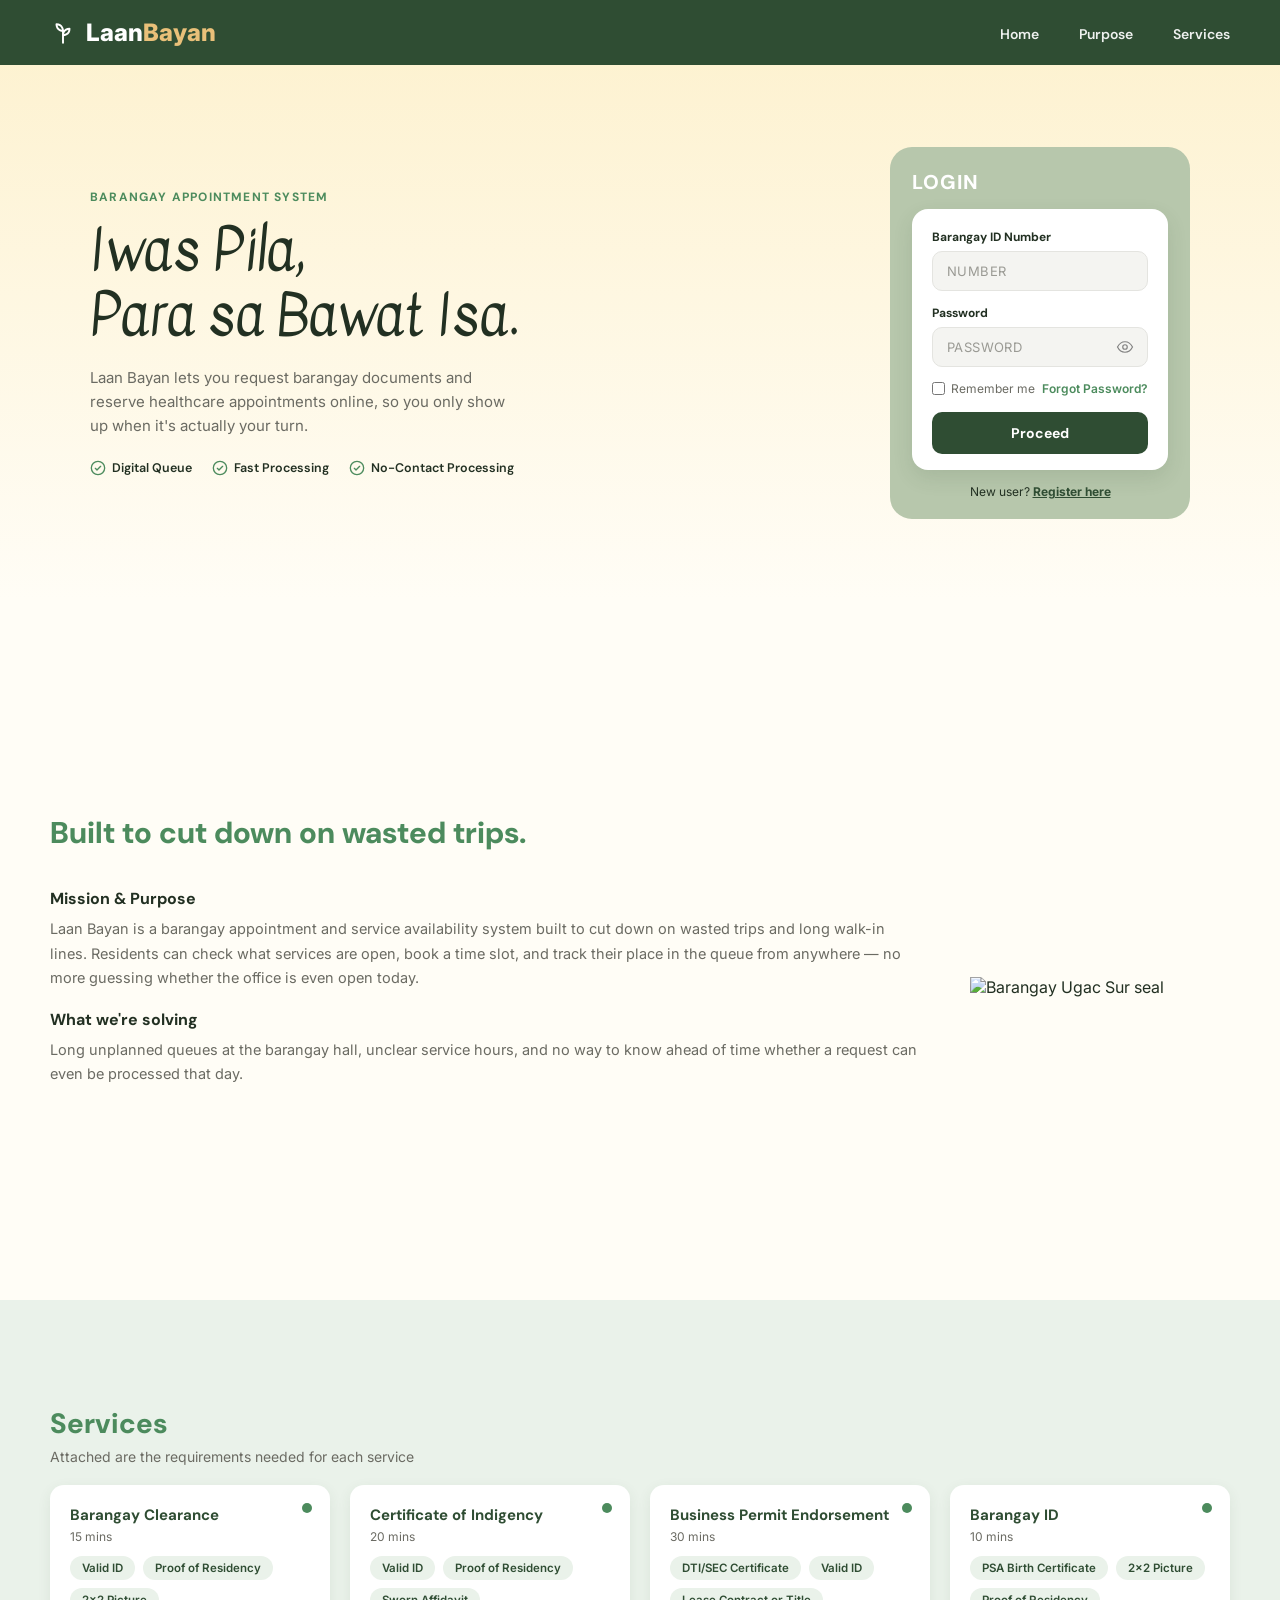
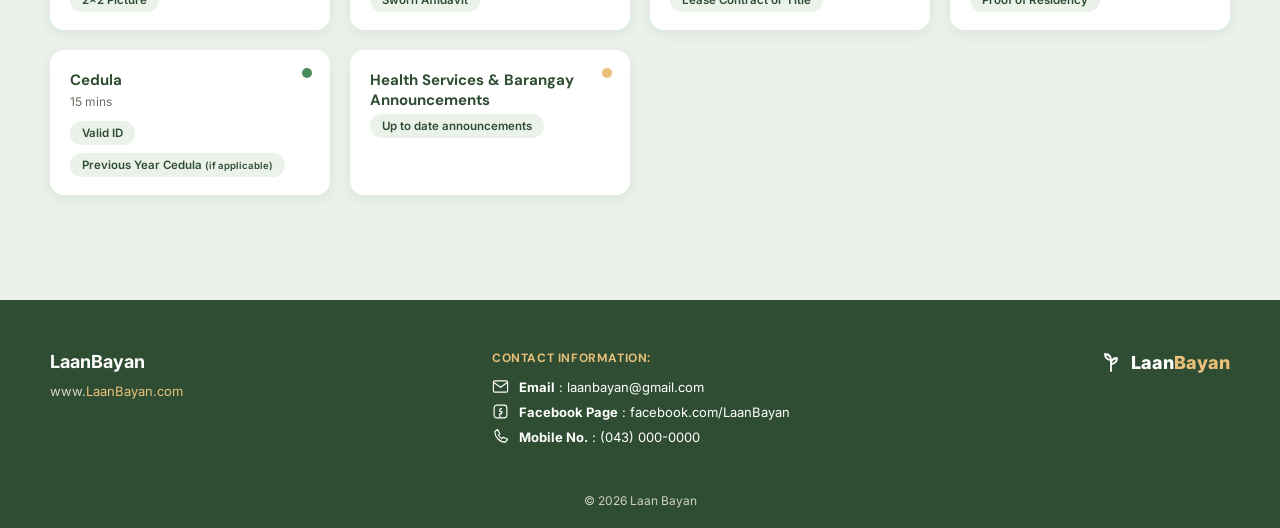
==== commit 426e5b8f: "Fixed code flow" ====
--- a/index.html
+++ b/index.html
@@ -7,11 +7,20 @@
 <link rel="preconnect" href="https://fonts.googleapis.com">
 <link rel="preconnect" href="https://fonts.gstatic.com" crossorigin>
 <link href="https://fonts.googleapis.com/css2?family=Kavivanar&family=DM+Sans:wght@400;500;600;700;800&family=Inter:wght@400;500;600;700&display=swap" rel="stylesheet">
-<link rel="stylesheet" href="web.css">
+<link rel="stylesheet" href="css/web.css">
 </head>
 <body>
 
-<!-- HERO SECTION: Sticky nav, tagline, and login card -->
+<!-- Shared icon sprite: check icon used 3x in the feature row -->
+<svg width="0" height="0" style="position:absolute" aria-hidden="true">
+  <defs>
+    <symbol id="icon-check" viewBox="0 0 24 24">
+      <circle cx="12" cy="12" r="10" stroke="#4C8B5D" stroke-width="2" fill="none"/>
+      <path d="M8 12.5l2.5 2.5L16 9.5" stroke="#4C8B5D" stroke-width="2" stroke-linecap="round" stroke-linejoin="round" fill="none"/>
+    </symbol>
+  </defs>
+</svg>
+
 <div class="hero-section" id="heroSection">
   <div class="nav-inner">
     <div class="logo">
@@ -20,9 +29,7 @@
         <path d="M12 10C12 10 6 10 6 4C12 4 12 10 12 10Z"/>
         <path d="M12 14C12 14 18 14 18 8C12 8 12 14 12 14Z"/>
       </svg>
-      <!-- "Laan" and "Bayan" are wrapped together in one .wordmark span so the
-           parent .logo's flex `gap` (meant to space the icon from the text)
-           doesn't also insert a gap between the two halves of the word. -->
+      <!-- laan/bayan share one span so .logo's flex gap doesn't split the wordmark -->
       <span class="wordmark"><span class="laan">Laan</span><span class="bayan">Bayan</span></span>
     </div>
     <nav>
@@ -40,18 +47,9 @@
       <h1 class="headline">Iwas Pila,<br>Para sa Bawat Isa.</h1>
       <p class="hero-sub">Laan Bayan lets you request barangay documents and reserve healthcare appointments online, so you only show up when it's actually your turn.</p>
       <div class="feature-row">
-        <span class="feature-item">
-          <svg width="16" height="16" viewBox="0 0 24 24" fill="none"><circle cx="12" cy="12" r="10" stroke="#4C8B5D" stroke-width="2"/><path d="M8 12.5l2.5 2.5L16 9.5" stroke="#4C8B5D" stroke-width="2" stroke-linecap="round" stroke-linejoin="round"/></svg>
-          Digital Queue
-        </span>
-        <span class="feature-item">
-          <svg width="16" height="16" viewBox="0 0 24 24" fill="none"><circle cx="12" cy="12" r="10" stroke="#4C8B5D" stroke-width="2"/><path d="M8 12.5l2.5 2.5L16 9.5" stroke="#4C8B5D" stroke-width="2" stroke-linecap="round" stroke-linejoin="round"/></svg>
-          Fast processing
-        </span>
-        <span class="feature-item">
-          <svg width="16" height="16" viewBox="0 0 24 24" fill="none"><circle cx="12" cy="12" r="10" stroke="#4C8B5D" stroke-width="2"/><path d="M8 12.5l2.5 2.5L16 9.5" stroke="#4C8B5D" stroke-width="2" stroke-linecap="round" stroke-linejoin="round"/></svg>
-          No-Contact Processing
-        </span>
+        <span class="feature-item"><svg width="16" height="16"><use href="#icon-check"/></svg> Digital Queue</span>
+        <span class="feature-item"><svg width="16" height="16"><use href="#icon-check"/></svg> Fast Processing</span>
+        <span class="feature-item"><svg width="16" height="16"><use href="#icon-check"/></svg> No-Contact Processing</span>
       </div>
     </div>
 
@@ -62,7 +60,7 @@
         <form id="loginForm" novalidate>
           <div class="field">
             <label for="brgy-id">Barangay ID Number</label>
-            <div class="input-wrap"><input id="brgy-id" name="brgy-id" type="text" placeholder="NUMBAH" required autocomplete="off"></div>
+            <div class="input-wrap"><input id="brgy-id" name="brgy-id" type="text" placeholder="NUMBER" required autocomplete="off"></div>
           </div>
           <div class="field">
             <label for="password">Password</label>
@@ -80,15 +78,13 @@
           <button type="submit" class="btn-proceed">Proceed</button>
         </form>
       </div>
-      <div class="register-line">New user? <a href="#" class="register-link">Register here</a></div>
+      <div class="register-line">New user? <a href="registration.html" class="register-link">Register here</a></div>
     </div>
   </div>
 </div>
 
-<!-- SCROLLABLE CONTENT -->
 <div class="scroll-content">
 
-  <!-- ABOUT & PURPOSE SECTION -->
   <section class="about-section" id="about">
     <div class="about">
       <h2 class="about-heading">Built to cut down on wasted trips.</h2>
@@ -105,7 +101,6 @@
     </div>
   </section>
 
-  <!-- SERVICES SECTION -->
   <section class="services-section" id="services">
     <div class="services">
       <div class="services-head">
@@ -181,7 +176,6 @@
     </div>
   </section>
 
-  <!-- FOOTER SECTION -->
   <footer>
     <div class="footer-inner">
       <div class="footer-brand">
@@ -219,7 +213,7 @@
 
 </div>
 
-<script src="script.js"></script>
+<script src="js/script.js"></script>
 
 </body>
 </html>
--- a/css/web.css
+++ b/css/web.css
@@ -0,0 +1,874 @@
+/* GLOBAL — used by the entire site */
+:root {
+  --green-dark: #2f4d33;
+  --green: #4c8b5d;
+  --green-soft: #eaf2ea;
+  --gold: #e9c079;
+  --cream-top: #fdf1cd;
+  --cream-bottom: #fffdf6;
+  --text-dark: #223022;
+  --text-gray: #6b6b63;
+  --panel-sage: #b7c7ac;
+}
+
+* {
+  margin: 0;
+  padding: 0;
+  box-sizing: border-box;
+  font-family: 'Inter', Arial, sans-serif;
+}
+
+html {
+  scroll-behavior: smooth;
+}
+
+body {
+  background-color: var(--cream-bottom);
+  color: var(--text-dark);
+}
+
+
+/* LANDING PAGE (index.html) */
+
+/* Hero / Nav */
+.hero-section {
+  position: relative;
+  z-index: 1;
+  background: linear-gradient(180deg, var(--cream-top) 0%, var(--cream-bottom) 100%);
+  min-height: 600px;
+  display: flex;
+  flex-direction: column;
+}
+
+.nav-inner {
+  background-color: var(--green-dark);
+  padding: 18px 50px;
+  display: flex;
+  align-items: center;
+  justify-content: space-between;
+}
+
+.logo {
+  display: flex;
+  align-items: center;
+  gap: 10px;
+  font-family: 'DM Sans', sans-serif;
+  font-weight: 800;
+  font-size: 24px;
+}
+
+.logo .laan {
+  color: #ffffff;
+}
+
+.logo .bayan {
+  color: var(--gold);
+}
+
+.nav-inner nav ul {
+  list-style: none;
+  display: flex;
+  gap: 40px;
+}
+
+.nav-inner nav a {
+  color: #ffffff;
+  text-decoration: none;
+  font-family: 'DM Sans', sans-serif;
+  font-weight: 600;
+  font-size: 14px;
+  opacity: 0.92;
+}
+
+.nav-inner nav a:hover,
+.nav-inner nav a:focus-visible {
+  opacity: 1;
+  text-decoration: underline;
+}
+
+.hero-content {
+  display: flex;
+  justify-content: space-between;
+  align-items: center;
+  gap: 60px;
+  max-width: 1200px;
+  width: 100%;
+  margin: auto;
+  padding: 40px 50px;
+  flex-grow: 1;
+}
+
+.eyebrow {
+  color: var(--green);
+  font-family: 'DM Sans', sans-serif;
+  font-weight: 700;
+  font-size: 12px;
+  letter-spacing: 1.2px;
+  text-transform: uppercase;
+  margin-bottom: 14px;
+}
+
+.headline {
+  font-family: 'Kavivanar', cursive;
+  font-weight: 400;
+  font-size: 56px;
+  line-height: 1.15;
+  color: var(--text-dark);
+  margin-bottom: 18px;
+}
+
+.hero-sub {
+  max-width: 420px;
+  font-size: 15px;
+  line-height: 1.6;
+  color: var(--text-gray);
+  margin-bottom: 22px;
+}
+
+.feature-row {
+  display: flex;
+  flex-wrap: wrap;
+  gap: 20px;
+}
+
+.feature-item {
+  display: flex;
+  align-items: center;
+  gap: 6px;
+  font-family: 'DM Sans', sans-serif;
+  font-size: 12.5px;
+  font-weight: 600;
+  color: var(--text-dark);
+}
+
+/* Login panel */
+.login-panel {
+  flex-shrink: 0;
+  width: 300px;
+  background-color: var(--panel-sage);
+  border-radius: 22px;
+  padding: 22px 22px 20px;
+}
+
+.login-title {
+  font-family: 'DM Sans', sans-serif;
+  font-weight: 800;
+  font-size: 20px;
+  letter-spacing: 1px;
+  color: #ffffff;
+  margin-bottom: 14px;
+}
+
+.login-card {
+  background-color: #ffffff;
+  border-radius: 16px;
+  padding: 20px 20px 16px;
+  box-shadow: 0 8px 20px rgba(47, 77, 51, 0.12);
+}
+
+.form-error {
+  background-color: #ffe1e1;
+  color: #7a1a1a;
+  font-size: 12px;
+  padding: 8px 12px;
+  border-radius: 8px;
+  margin-bottom: 12px;
+}
+
+.field {
+  margin-bottom: 14px;
+}
+
+.field label {
+  display: block;
+  font-family: 'DM Sans', sans-serif;
+  font-size: 12px;
+  font-weight: 700;
+  color: var(--text-dark);
+  margin-bottom: 6px;
+}
+
+.input-wrap {
+  position: relative;
+}
+
+.input-wrap input {
+  width: 100%;
+  padding: 11px 14px;
+  border: 1px solid #e4e4e0;
+  background-color: #f4f4f1;
+  border-radius: 10px;
+  font-size: 13px;
+  color: var(--text-dark);
+  outline: none;
+}
+
+.input-wrap input::placeholder {
+  color: #9a9a94;
+  letter-spacing: 0.4px;
+}
+
+.input-wrap input:focus {
+  outline: 2px solid var(--green);
+  outline-offset: 1px;
+  background-color: #ffffff;
+}
+
+.toggle-password {
+  position: absolute;
+  right: 12px;
+  top: 50%;
+  transform: translateY(-50%);
+  background: none;
+  border: none;
+  cursor: pointer;
+  padding: 2px;
+  display: flex;
+}
+
+.row-between {
+  display: flex;
+  align-items: center;
+  justify-content: space-between;
+  font-size: 12px;
+  margin: 4px 0 16px;
+}
+
+.remember {
+  display: flex;
+  align-items: center;
+  gap: 6px;
+  color: var(--text-gray);
+  cursor: pointer;
+}
+
+.forgot {
+  color: var(--green);
+  font-weight: 600;
+  text-decoration: none;
+}
+
+.forgot:hover {
+  text-decoration: underline;
+}
+
+.btn-proceed {
+  width: 100%;
+  padding: 12px;
+  border: none;
+  border-radius: 10px;
+  background-color: var(--green-dark);
+  color: #ffffff;
+  font-family: 'DM Sans', sans-serif;
+  font-weight: 700;
+  font-size: 14px;
+  cursor: pointer;
+}
+
+.btn-proceed:hover {
+  background-color: #253d28;
+}
+
+.btn-proceed:focus-visible {
+  outline: 2px solid #ffffff;
+  outline-offset: 2px;
+}
+
+.register-line {
+  text-align: center;
+  font-size: 12px;
+  color: var(--text-dark);
+  margin-top: 14px;
+}
+
+.register-link {
+  color: var(--green-dark);
+  font-weight: 700;
+  text-decoration: underline;
+}
+
+/* NOTE: #loginPanel / #registerPanel aren't used in index.html or registration.html (both ship as separate pages, not a tab-switch panel) — likely leftover from an earlier approach, safe to delete if confirmed unused */
+#loginPanel,
+#registerPanel {
+  animation: fade .35s ease;
+}
+
+@keyframes fade {
+  from {
+    opacity: 0;
+    transform: translateY(12px);
+  }
+  to {
+    opacity: 1;
+    transform: translateY(0);
+  }
+}
+
+/* Scroll content / shared section wrapper */
+.scroll-content {
+  background-color: var(--cream-bottom);
+  position: relative;
+  z-index: 10;
+}
+
+.about-section {
+  padding: 50px 50px;
+  min-height: 700px;
+  display: flex;
+  align-items: center;
+}
+
+.about,
+.services {
+  max-width: 1200px;
+  width: 100%;
+  margin: 0 auto;
+}
+
+.about-heading {
+  font-family: 'DM Sans', sans-serif;
+  font-weight: 800;
+  font-size: 30px;
+  color: var(--green);
+  margin-bottom: 36px;
+}
+
+.about-grid {
+  display: grid;
+  grid-template-columns: 1fr 260px;
+  gap: 50px;
+  align-items: center;
+}
+
+.about-grid h3 {
+  font-family: 'DM Sans', sans-serif;
+  font-size: 16px;
+  color: var(--text-dark);
+  margin: 18px 0 8px;
+}
+
+.about-grid h3:first-child {
+  margin-top: 0;
+}
+
+.about-grid p {
+  font-size: 14.5px;
+  line-height: 1.7;
+  color: var(--text-gray);
+}
+
+.about-img {
+  width: 100%;
+  height: auto;
+  object-fit: contain;
+}
+
+/* Services */
+.services-section {
+  background-color: var(--green-soft);
+  padding: 50px 50px;
+  min-height: 600px;
+  display: flex;
+  align-items: center;
+}
+
+.services-head {
+  margin-bottom: 20px;
+}
+
+.services-head h2 {
+  font-family: 'DM Sans', sans-serif;
+  font-weight: 800;
+  font-size: 28px;
+  color: var(--green);
+  margin-bottom: 6px;
+}
+
+.services-head p {
+  color: var(--text-gray);
+  font-size: 14px;
+}
+
+.service-grid {
+  display: grid;
+  grid-template-columns: repeat(auto-fit, minmax(240px, 1fr));
+  gap: 20px;
+}
+
+.svc-card {
+  position: relative;
+  background-color: #ffffff;
+  border-radius: 14px;
+  padding: 20px 20px 18px;
+  box-shadow: 0 4px 14px rgba(47, 77, 51, 0.08);
+}
+
+.svc-badge {
+  position: absolute;
+  top: 18px;
+  right: 18px;
+  width: 10px;
+  height: 10px;
+  border-radius: 50%;
+  background-color: var(--green);
+}
+
+.svc-badge.active {
+  background-color: var(--gold);
+}
+
+.svc-name {
+  font-family: 'DM Sans', sans-serif;
+  font-weight: 700;
+  font-size: 15px;
+  color: var(--green-dark);
+  padding-right: 20px;
+  margin-bottom: 4px;
+}
+
+.svc-time {
+  font-size: 12px;
+  color: var(--text-gray);
+  margin-bottom: 12px;
+}
+
+.svc-chips {
+  display: flex;
+  flex-wrap: wrap;
+  gap: 8px;
+}
+
+.chip {
+  background-color: var(--green-soft);
+  color: var(--green-dark);
+  font-size: 11.5px;
+  font-weight: 600;
+  padding: 5px 12px;
+  border-radius: 20px;
+}
+
+/* Footer */
+footer {
+  background-color: var(--green-dark);
+  color: #ffffff;
+  padding: 50px 50px 20px;
+}
+
+.footer-inner {
+  max-width: 1200px;
+  margin: 0 auto;
+  display: flex;
+  justify-content: space-between;
+  flex-wrap: wrap;
+  gap: 30px;
+}
+
+.footer-brand p {
+  font-family: 'DM Sans', sans-serif;
+  font-size: 18px;
+  margin-bottom: 4px;
+}
+
+.footer-brand .url a {
+  color: var(--gold);
+  font-size: 13px;
+  text-decoration: none;
+}
+
+.footer-brand .url a span {
+  color: #d8d8ce;
+}
+
+.footer-contact h4 {
+  font-family: 'DM Sans', sans-serif;
+  font-size: 12px;
+  letter-spacing: 0.6px;
+  margin-bottom: 12px;
+  color: var(--gold);
+}
+
+.footer-contact .row {
+  display: flex;
+  align-items: center;
+  gap: 10px;
+  font-size: 13px;
+  margin-bottom: 8px;
+}
+
+.footer-logo {
+  display: flex;
+  align-items: center;
+  gap: 8px;
+  font-family: 'DM Sans', sans-serif;
+  font-weight: 800;
+  font-size: 18px;
+  align-self: flex-start;
+}
+
+.footer-logo .logo-icon {
+  stroke: #ffffff;
+}
+
+.footer-logo .laan {
+  color: #ffffff;
+}
+
+.footer-logo .bayan {
+  color: var(--gold);
+}
+
+.copyright {
+  text-align: center;
+  font-size: 12px;
+  color: #cfcfc6;
+  margin-top: 40px;
+}
+
+
+/* REGISTRATION PAGE (registration.html) — reuses shared tokens plus .btn-proceed / .field / .input-wrap / .register-line from the landing page section above */
+.register-page {
+  min-height: calc(100vh - 62px);
+  background: linear-gradient(180deg, var(--cream-top) 0%, var(--cream-bottom) 100%);
+  display: flex;
+  justify-content: center;
+  padding: 60px 24px 80px;
+}
+
+.register-card {
+  width: 100%;
+  max-width: 460px;
+  height: fit-content;
+  background-color: var(--cream-top);
+  border: 1px solid rgba(47, 77, 51, 0.08);
+  border-radius: 16px;
+  padding: 28px 30px 26px;
+  box-shadow: 0 8px 20px rgba(47, 77, 51, 0.1);
+}
+
+.register-heading {
+  font-family: 'DM Sans', sans-serif;
+  font-weight: 800;
+  font-size: 20px;
+  color: var(--text-dark);
+  margin-bottom: 20px;
+}
+
+.form-row-2 {
+  display: grid;
+  grid-template-columns: 1fr 1fr;
+  gap: 14px;
+}
+
+.agree-row {
+  display: flex;
+  align-items: flex-start;
+  gap: 8px;
+  font-size: 12px;
+  line-height: 1.5;
+  color: var(--text-gray);
+  margin: 6px 0 18px;
+}
+
+.agree-row input[type="checkbox"] {
+  margin-top: 2px;
+  flex-shrink: 0;
+}
+
+.agree-row a {
+  color: var(--green-dark);
+  font-weight: 700;
+  text-decoration: underline;
+}
+
+.btn-register {
+  background-color: var(--green);
+}
+
+.btn-register:hover {
+  background-color: #3f7a4e;
+}
+
+
+/* DASHBOARD (dashboard.html) — app shell + sidebar */
+.app-shell {
+  display: flex;
+  min-height: 100vh;
+}
+
+.sidebar {
+  flex-shrink: 0;
+  width: 72px;
+  background-color: var(--green-dark);
+  display: flex;
+  flex-direction: column;
+  justify-content: space-between;
+  padding: 18px 0;
+  transition: width 0.25s ease;
+  overflow: hidden;
+}
+
+.sidebar.expanded {
+  width: 220px;
+}
+
+.sidebar-top,
+.sidebar-nav,
+.sidebar-bottom {
+  display: flex;
+  flex-direction: column;
+  gap: 4px;
+}
+
+.sidebar-top {
+  margin-bottom: 28px;
+}
+
+.sidebar-brand {
+  display: flex;
+  align-items: center;
+  gap: 10px;
+  padding: 0 22px;
+  height: 32px;
+  margin-bottom: 14px;
+}
+
+.sidebar-brand svg {
+  flex-shrink: 0;
+  stroke: var(--gold);
+}
+
+.sidebar-brand-text {
+  font-family: 'DM Sans', sans-serif;
+  font-weight: 800;
+  font-size: 16px;
+  color: #ffffff;
+  white-space: nowrap;
+  opacity: 0;
+  transition: opacity 0.2s ease;
+}
+
+.sidebar.expanded .sidebar-brand-text {
+  opacity: 1;
+}
+
+.sidebar-brand-text .bayan {
+  color: var(--gold);
+}
+
+.sidebar-toggle {
+  display: flex;
+  align-items: center;
+  gap: 10px;
+  background: none;
+  border: none;
+  cursor: pointer;
+  padding: 8px 22px;
+  color: #ffffff;
+  font-family: 'DM Sans', sans-serif;
+  font-size: 13px;
+  font-weight: 600;
+}
+
+.sidebar-toggle svg {
+  flex-shrink: 0;
+  stroke: #ffffff;
+}
+
+.sidebar-toggle-text {
+  white-space: nowrap;
+  opacity: 0;
+  transition: opacity 0.2s ease;
+}
+
+.sidebar.expanded .sidebar-toggle-text {
+  opacity: 1;
+}
+
+.sidebar-nav {
+  flex-grow: 1;
+}
+
+.sidebar-link {
+  display: flex;
+  align-items: center;
+  gap: 14px;
+  padding: 12px 22px;
+  color: #ffffff;
+  text-decoration: none;
+  font-family: 'DM Sans', sans-serif;
+  font-size: 13.5px;
+  font-weight: 600;
+  opacity: 0.85;
+  border-radius: 0;
+  position: relative;
+}
+
+.sidebar-link svg {
+  flex-shrink: 0;
+  stroke: #ffffff;
+}
+
+.sidebar-link span {
+  white-space: nowrap;
+  opacity: 0;
+  transition: opacity 0.2s ease;
+}
+
+.sidebar.expanded .sidebar-link span {
+  opacity: 1;
+}
+
+.sidebar-link:hover {
+  opacity: 1;
+  background-color: rgba(255, 255, 255, 0.06);
+}
+
+.sidebar-link.active {
+  opacity: 1;
+  background-color: rgba(255, 255, 255, 0.1);
+}
+
+.sidebar-link.active::before {
+  content: "";
+  position: absolute;
+  left: 0;
+  top: 8px;
+  bottom: 8px;
+  width: 3px;
+  background-color: var(--gold);
+  border-radius: 0 3px 3px 0;
+}
+
+.sidebar-bottom {
+  gap: 10px;
+}
+
+.sidebar-divider {
+  height: 1px;
+  background-color: rgba(255, 255, 255, 0.15);
+  margin: 4px 22px 10px;
+}
+
+.sidebar-user {
+  display: flex;
+  align-items: center;
+  gap: 14px;
+  padding: 0 22px 10px;
+}
+
+.sidebar-user svg {
+  flex-shrink: 0;
+  stroke: #ffffff;
+}
+
+.sidebar-user-info {
+  display: flex;
+  flex-direction: column;
+  line-height: 1.3;
+  white-space: nowrap;
+  opacity: 0;
+  transition: opacity 0.2s ease;
+}
+
+.sidebar.expanded .sidebar-user-info {
+  opacity: 1;
+}
+
+.sidebar-user-name {
+  font-family: 'DM Sans', sans-serif;
+  font-size: 13px;
+  font-weight: 700;
+  color: #ffffff;
+}
+
+.sidebar-user-role {
+  font-size: 11px;
+  color: var(--gold);
+}
+
+.sidebar-signout {
+  opacity: 0.85;
+}
+
+/* Dashboard main content area */
+.dash-main {
+  flex-grow: 1;
+  background: linear-gradient(180deg, var(--cream-top) 0%, var(--cream-bottom) 55%);
+  min-height: 100vh;
+}
+
+
+/* MOBILE VIEW — all responsive breakpoints, grouped by page in the same order as above (landing > registration > dashboard) */
+
+/* Landing page (<= 900px) */
+@media (max-width: 900px) {
+  .nav-inner {
+    padding: 16px 24px;
+    flex-wrap: wrap;
+    gap: 14px;
+  }
+
+  .nav-inner nav ul {
+    gap: 22px;
+  }
+
+  .hero-section {
+    min-height: auto;
+  }
+
+  .hero-content {
+    flex-direction: column;
+    padding: 50px 24px 60px;
+    text-align: center;
+  }
+
+  .hero-sub {
+    max-width: 100%;
+  }
+
+  .feature-row {
+    justify-content: center;
+  }
+
+  .login-panel {
+    width: 100%;
+    max-width: 340px;
+  }
+
+  .about-section,
+  .services-section {
+    padding: 60px 24px;
+    min-height: auto;
+  }
+
+  .about-grid {
+    grid-template-columns: 1fr;
+  }
+
+  .about-img {
+    max-width: 220px;
+    margin: 0 auto;
+  }
+
+  .footer-inner {
+    flex-direction: column;
+  }
+}
+
+/* Registration page (<= 560px) */
+@media (max-width: 560px) {
+  .form-row-2 {
+    grid-template-columns: 1fr;
+  }
+}
+
+/* Dashboard (<= 700px) */
+@media (max-width: 700px) {
+  .sidebar {
+    width: 64px;
+  }
+
+  .sidebar.expanded {
+    width: 200px;
+  }
+}
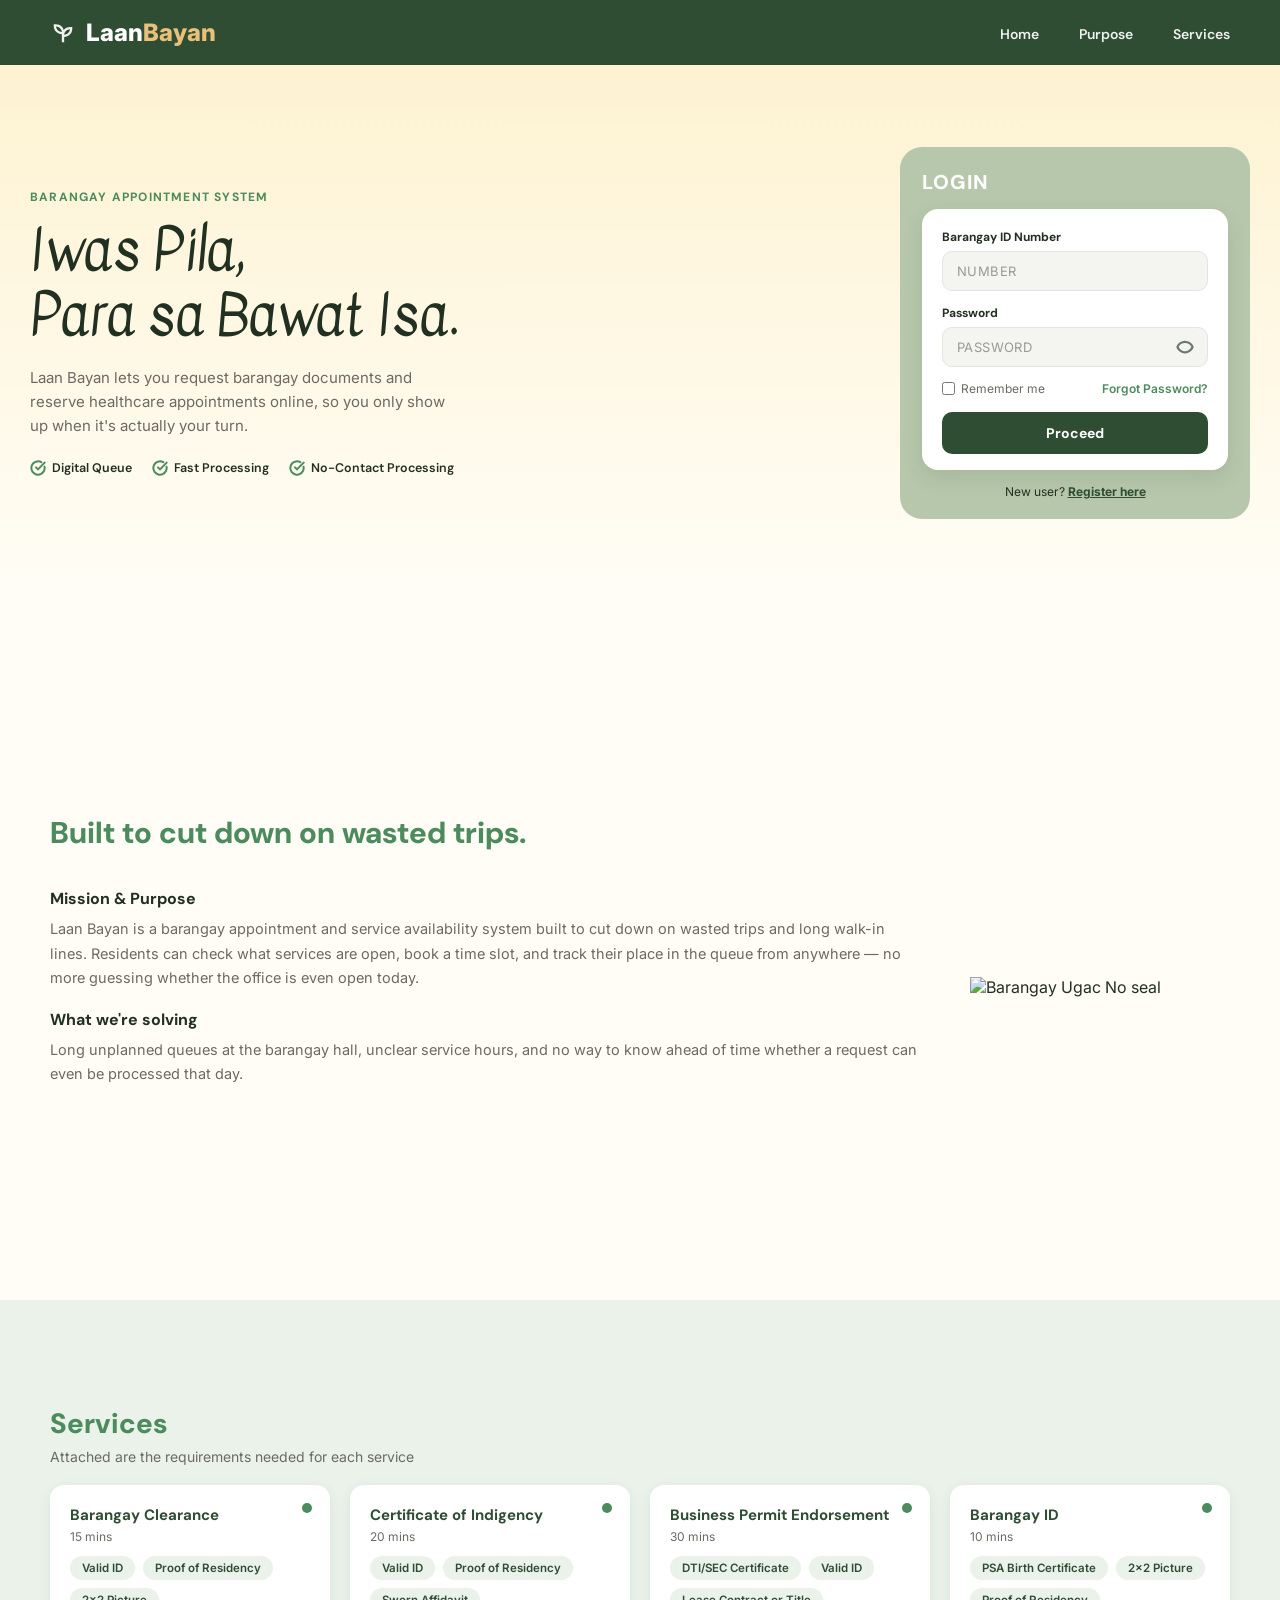
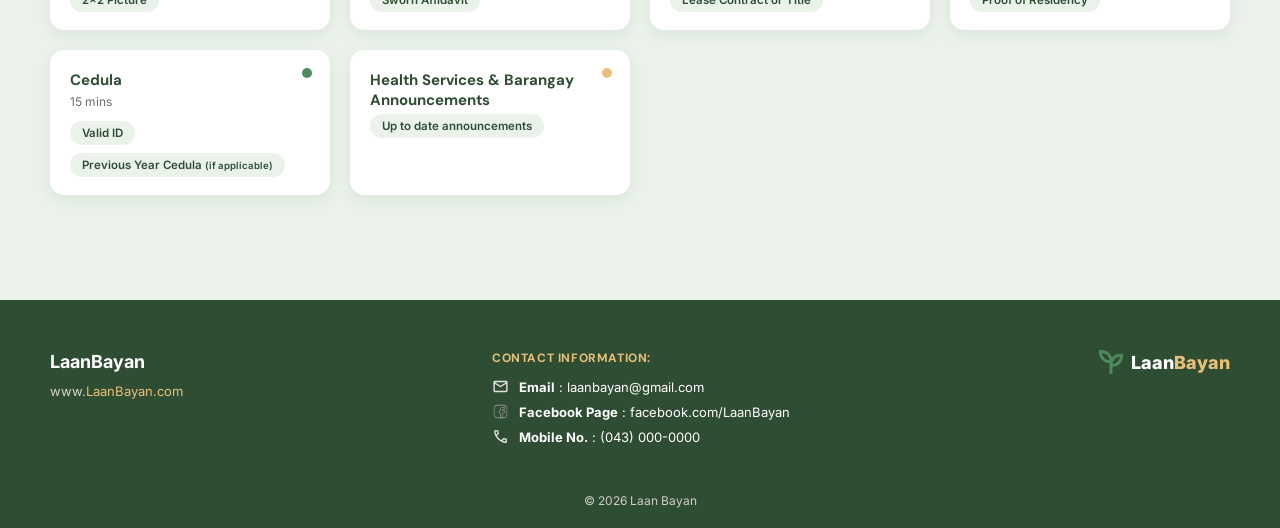
==== commit 7dc92911: "Updated to SVG & started the Dasboard" ====
--- a/index.html
+++ b/index.html
@@ -7,28 +7,14 @@
 <link rel="preconnect" href="https://fonts.googleapis.com">
 <link rel="preconnect" href="https://fonts.gstatic.com" crossorigin>
 <link href="https://fonts.googleapis.com/css2?family=Kavivanar&family=DM+Sans:wght@400;500;600;700;800&family=Inter:wght@400;500;600;700&display=swap" rel="stylesheet">
-<link rel="stylesheet" href="css/web.css">
+<link rel="stylesheet" href="css/style.css">
 </head>
 <body>
-
-<!-- Shared icon sprite: check icon used 3x in the feature row -->
-<svg width="0" height="0" style="position:absolute" aria-hidden="true">
-  <defs>
-    <symbol id="icon-check" viewBox="0 0 24 24">
-      <circle cx="12" cy="12" r="10" stroke="#4C8B5D" stroke-width="2" fill="none"/>
-      <path d="M8 12.5l2.5 2.5L16 9.5" stroke="#4C8B5D" stroke-width="2" stroke-linecap="round" stroke-linejoin="round" fill="none"/>
-    </symbol>
-  </defs>
-</svg>
 
 <div class="hero-section" id="heroSection">
   <div class="nav-inner">
     <div class="logo">
-      <svg class="logo-icon" viewBox="0 0 24 24" width="26" height="26" fill="none" stroke="#ffffff" stroke-width="1.8" stroke-linecap="round" stroke-linejoin="round">
-        <path d="M12 21V10"/>
-        <path d="M12 10C12 10 6 10 6 4C12 4 12 10 12 10Z"/>
-        <path d="M12 14C12 14 18 14 18 8C12 8 12 14 12 14Z"/>
-      </svg>
+      <img class="logo-icon" src="assets/icons/favicon.svg" width="26" height="26" alt="LaanBayan Logo">
       <!-- laan/bayan share one span so .logo's flex gap doesn't split the wordmark -->
       <span class="wordmark"><span class="laan">Laan</span><span class="bayan">Bayan</span></span>
     </div>
@@ -47,9 +33,9 @@
       <h1 class="headline">Iwas Pila,<br>Para sa Bawat Isa.</h1>
       <p class="hero-sub">Laan Bayan lets you request barangay documents and reserve healthcare appointments online, so you only show up when it's actually your turn.</p>
       <div class="feature-row">
-        <span class="feature-item"><svg width="16" height="16"><use href="#icon-check"/></svg> Digital Queue</span>
-        <span class="feature-item"><svg width="16" height="16"><use href="#icon-check"/></svg> Fast Processing</span>
-        <span class="feature-item"><svg width="16" height="16"><use href="#icon-check"/></svg> No-Contact Processing</span>
+        <span class="feature-item"><img src="assets/icons/check.svg" width="16" height="16" alt="Check icon"> Digital Queue</span>
+        <span class="feature-item"><img src="assets/icons/check.svg" width="16" height="16" alt="Check icon"> Fast Processing</span>
+        <span class="feature-item"><img src="assets/icons/check.svg" width="16" height="16" alt="Check icon"> No-Contact Processing</span>
       </div>
     </div>
 
@@ -67,7 +53,7 @@
             <div class="input-wrap">
               <input id="password" name="password" type="password" placeholder="PASSWORD" required autocomplete="current-password">
               <button type="button" class="toggle-password" id="togglePassword" aria-label="Show password">
-                <svg width="18" height="18" viewBox="0 0 24 24" fill="none"><path d="M2 12s3.5-7 10-7 10 7 10 7-3.5 7-10 7-10-7-10-7Z" stroke="#828282" stroke-width="1.6"/><circle cx="12" cy="12" r="3" stroke="#828282" stroke-width="1.6"/></svg>
+                <img src="assets/icons/eye.svg" width="18" height="18" alt="Toggle Password">
               </button>
             </div>
           </div>
@@ -96,7 +82,7 @@
           <h3>What we're solving</h3>
           <p>Long unplanned queues at the barangay hall, unclear service hours, and no way to know ahead of time whether a request can even be processed that day.</p>
         </div>
-        <img class="about-img" src="png/barangay-seal.png" alt="Barangay Ugac Sur seal">
+        <img class="about-img" src="png/barangay-seal.png" alt="Barangay Ugac No seal">
       </div>
     </div>
   </section>
@@ -186,25 +172,21 @@
       <div class="footer-contact">
         <h4>CONTACT INFORMATION:</h4>
         <div class="row">
-          <svg width="17" height="17" viewBox="0 0 24 24" fill="none"><rect x="2" y="4" width="20" height="16" rx="2" stroke="currentColor" stroke-width="1.6"/><path d="M2 6l10 7 10-7" stroke="currentColor" stroke-width="1.6"/></svg>
+          <img src="assets/icons/gmail.svg" width="17" height="17" alt="Email icon">
           <span><strong>Email</strong> : laanbayan@gmail.com</span>
         </div>
         <div class="row">
-          <svg width="17" height="17" viewBox="0 0 24 24" fill="none"><rect x="3" y="3" width="18" height="18" rx="4" stroke="currentColor" stroke-width="1.6"/><path d="M14 8h-1.5A1.5 1.5 0 0 0 11 9.5V12h3l-.5 3H11v5" stroke="currentColor" stroke-width="1.6"/></svg>
+          <img src="assets/icons/fb.svg" width="17" height="17" alt="Facebook icon">
           <span><strong>Facebook Page</strong> : facebook.com/LaanBayan</span>
         </div>
         <div class="row">
-          <svg width="17" height="17" viewBox="0 0 24 24" fill="none"><path d="M4 5c0 8 7 15 15 15l3-4-6-3-2 2c-2-1-4-3-5-5l2-2-3-6-4 3Z" stroke="currentColor" stroke-width="1.6" stroke-linejoin="round"/></svg>
+          <img src="assets/icons/num.svg" width="17" height="17" alt="Phone icon">
           <span><strong>Mobile No.</strong> : (043) 000-0000</span>
         </div>
       </div>
 
       <div class="footer-logo">
-        <svg class="logo-icon" viewBox="0 0 24 24" width="24" height="24" fill="none" stroke="#2f4d33" stroke-width="1.8" stroke-linecap="round" stroke-linejoin="round">
-          <path d="M12 21V10"/>
-          <path d="M12 10C12 10 6 10 6 4C12 4 12 10 12 10Z"/>
-          <path d="M12 14C12 14 18 14 18 8C12 8 12 14 12 14Z"/>
-        </svg>
+        <img class="logo-icon" src="assets/icons/favfooter.svg" width="24" height="24" alt="LaanBayan Logo Footer">
         <span class="wordmark"><span class="laan">Laan</span><span class="bayan">Bayan</span></span>
       </div>
     </div>
--- a/css/style.css
+++ b/css/style.css
@@ -0,0 +1,913 @@
+/* GLOBAL — used by the entire site */
+:root {
+  --green-dark: #2f4d33;
+  --green: #4c8b5d;
+  --green-soft: #eaf2ea;
+  --gold: #e9c079;
+  --cream-top: #fdf1cd;
+  --cream-bottom: #fffdf6;
+  --text-dark: #223022;
+  --text-gray: #6b6b63;
+  --panel-sage: #b7c7ac;
+  --dash-green: #2D5A3F;
+  --dash-cream-start: #FFFFFE;
+  --dash-cream-end: #FFF0BB;
+  --dash-status-available: rgba(97, 242, 71, 0.2);
+  --dash-status-unavailable: rgba(255, 96, 82, 0.2);
+  --dash-text-muted: #6B7A70;
+}
+
+* {
+  margin: 0;
+  padding: 0;
+  box-sizing: border-box;
+  font-family: 'Inter', Arial, sans-serif;
+}
+
+html {
+  scroll-behavior: smooth;
+}
+
+body {
+  background-color: var(--cream-bottom);
+  color: var(--text-dark);
+}
+
+
+/* LANDING PAGE (index.html) */
+
+/* Hero / Nav */
+.hero-section {
+  position: relative;
+  z-index: 1;
+  background: linear-gradient(180deg, var(--cream-top) 0%, var(--cream-bottom) 100%);
+  min-height: 600px;
+  display: flex;
+  flex-direction: column;
+}
+
+.nav-inner {
+  background-color: var(--green-dark);
+  padding: 18px 50px;
+  display: flex;
+  align-items: center;
+  justify-content: space-between;
+}
+
+.logo {
+  display: flex;
+  align-items: center;
+  gap: 10px;
+  font-family: 'DM Sans', sans-serif;
+  font-weight: 800;
+  font-size: 24px;
+}
+
+.logo .laan {
+  color: #ffffff;
+}
+
+.logo .bayan {
+  color: var(--gold);
+}
+
+.nav-inner nav ul {
+  list-style: none;
+  display: flex;
+  gap: 40px;
+}
+
+.nav-inner nav a {
+  color: #ffffff;
+  text-decoration: none;
+  font-family: 'DM Sans', sans-serif;
+  font-weight: 600;
+  font-size: 14px;
+  opacity: 0.92;
+}
+
+.nav-inner nav a:hover,
+.nav-inner nav a:focus-visible {
+  opacity: 1;
+  text-decoration: underline;
+}
+
+.hero-content {
+  display: flex;
+  justify-content: space-between;
+  align-items: center;
+  gap: 60px;
+  max-width: 1400px;
+  width: 100%;
+  margin: auto;
+  padding: 40px 30px; 
+}
+
+.eyebrow {
+  color: var(--green);
+  font-family: 'DM Sans', sans-serif;
+  font-weight: 700;
+  font-size: 12px;
+  letter-spacing: 1.2px;
+  text-transform: uppercase;
+  margin-bottom: 14px;
+}
+
+.headline {
+  font-family: 'Kavivanar', cursive;
+  font-weight: 400;
+  font-size: 56px;
+  line-height: 1.15;
+  color: var(--text-dark);
+  margin-bottom: 18px;
+}
+
+.hero-sub {
+  max-width: 420px;
+  font-size: 15px;
+  line-height: 1.6;
+  color: var(--text-gray);
+  margin-bottom: 22px;
+}
+
+.feature-row {
+  display: flex;
+  flex-wrap: wrap;
+  gap: 20px;
+}
+
+.feature-item {
+  display: flex;
+  align-items: center;
+  gap: 6px;
+  font-family: 'DM Sans', sans-serif;
+  font-size: 12.5px;
+  font-weight: 600;
+  color: var(--text-dark);
+}
+
+/* Login panel */
+.login-panel {
+  flex-shrink: 0;
+  width: 350px;
+  background-color: var(--panel-sage);
+  border-radius: 22px;
+  padding: 22px 22px 20px;
+}
+
+.login-title {
+  font-family: 'DM Sans', sans-serif;
+  font-weight: 800;
+  font-size: 20px;
+  letter-spacing: 1px;
+  color: #ffffff;
+  margin-bottom: 14px;
+}
+
+.login-card {
+  background-color: #ffffff;
+  border-radius: 16px;
+  padding: 20px 20px 16px;
+  box-shadow: 0 8px 20px rgba(47, 77, 51, 0.12);
+}
+
+.form-error {
+  background-color: #ffe1e1;
+  color: #7a1a1a;
+  font-size: 12px;
+  padding: 8px 12px;
+  border-radius: 8px;
+  margin-bottom: 12px;
+}
+
+.field {
+  margin-bottom: 14px;
+}
+
+.field label {
+  display: block;
+  font-family: 'DM Sans', sans-serif;
+  font-size: 12px;
+  font-weight: 700;
+  color: var(--text-dark);
+  margin-bottom: 6px;
+}
+
+.input-wrap {
+  position: relative;
+}
+
+.input-wrap input {
+  width: 100%;
+  padding: 11px 14px;
+  border: 1px solid #e4e4e0;
+  background-color: #f4f4f1;
+  border-radius: 10px;
+  font-size: 13px;
+  color: var(--text-dark);
+  outline: none;
+}
+
+.input-wrap input::placeholder {
+  color: #9a9a94;
+  letter-spacing: 0.4px;
+}
+
+.input-wrap input:focus {
+  outline: 2px solid var(--green);
+  outline-offset: 1px;
+  background-color: #ffffff;
+}
+
+.toggle-password {
+  position: absolute;
+  right: 12px;
+  top: 50%;
+  transform: translateY(-50%);
+  background: none;
+  border: none;
+  cursor: pointer;
+  padding: 2px;
+  display: flex;
+}
+
+.row-between {
+  display: flex;
+  align-items: center;
+  justify-content: space-between;
+  font-size: 12px;
+  margin: 4px 0 16px;
+}
+
+.remember {
+  display: flex;
+  align-items: center;
+  gap: 6px;
+  color: var(--text-gray);
+  cursor: pointer;
+}
+
+.forgot {
+  color: var(--green);
+  font-weight: 600;
+  text-decoration: none;
+}
+
+.forgot:hover {
+  text-decoration: underline;
+}
+
+.btn-proceed {
+  width: 100%;
+  padding: 12px;
+  border: none;
+  border-radius: 10px;
+  background-color: var(--green-dark);
+  color: #ffffff;
+  font-family: 'DM Sans', sans-serif;
+  font-weight: 700;
+  font-size: 14px;
+  cursor: pointer;
+}
+
+.btn-proceed:hover {
+  background-color: #253d28;
+}
+
+.btn-proceed:focus-visible {
+  outline: 2px solid #ffffff;
+  outline-offset: 2px;
+}
+
+.register-line {
+  text-align: center;
+  font-size: 12px;
+  color: var(--text-dark);
+  margin-top: 14px;
+}
+
+.register-link {
+  color: var(--green-dark);
+  font-weight: 700;
+  text-decoration: underline;
+}
+
+/* NOTE: #loginPanel / #registerPanel aren't used in index.html or registration.html (both ship as separate pages, not a tab-switch panel) — likely leftover from an earlier approach, safe to delete if confirmed unused */
+#loginPanel,
+#registerPanel {
+  animation: fade .35s ease;
+}
+
+@keyframes fade {
+  from {
+    opacity: 0;
+    transform: translateY(12px);
+  }
+  to {
+    opacity: 1;
+    transform: translateY(0);
+  }
+}
+
+/* Scroll content / shared section wrapper */
+.scroll-content {
+  background-color: var(--cream-bottom);
+  position: relative;
+  z-index: 10;
+}
+
+.about-section {
+  padding: 50px 50px;
+  min-height: 700px;
+  display: flex;
+  align-items: center;
+}
+
+.about,
+.services {
+  max-width: 1200px;
+  width: 100%;
+  margin: 0 auto;
+}
+
+.about-heading {
+  font-family: 'DM Sans', sans-serif;
+  font-weight: 800;
+  font-size: 30px;
+  color: var(--green);
+  margin-bottom: 36px;
+}
+
+.about-grid {
+  display: grid;
+  grid-template-columns: 1fr 260px;
+  gap: 50px;
+  align-items: center;
+}
+
+.about-grid h3 {
+  font-family: 'DM Sans', sans-serif;
+  font-size: 16px;
+  color: var(--text-dark);
+  margin: 18px 0 8px;
+}
+
+.about-grid h3:first-child {
+  margin-top: 0;
+}
+
+.about-grid p {
+  font-size: 14.5px;
+  line-height: 1.7;
+  color: var(--text-gray);
+}
+
+.about-img {
+  width: 100%;
+  height: auto;
+  object-fit: contain;
+}
+
+/* Services */
+.services-section {
+  background-color: var(--green-soft);
+  padding: 50px 50px;
+  min-height: 600px;
+  display: flex;
+  align-items: center;
+}
+
+.services-head {
+  margin-bottom: 20px;
+}
+
+.services-head h2 {
+  font-family: 'DM Sans', sans-serif;
+  font-weight: 800;
+  font-size: 28px;
+  color: var(--green);
+  margin-bottom: 6px;
+}
+
+.services-head p {
+  color: var(--text-gray);
+  font-size: 14px;
+}
+
+.service-grid {
+  display: grid;
+  grid-template-columns: repeat(auto-fit, minmax(240px, 1fr));
+  gap: 20px;
+}
+
+.svc-card {
+  position: relative;
+  background-color: #ffffff;
+  border-radius: 14px;
+  padding: 20px 20px 18px;
+  box-shadow: 0 4px 14px rgba(47, 77, 51, 0.08);
+}
+
+.svc-badge {
+  position: absolute;
+  top: 18px;
+  right: 18px;
+  width: 10px;
+  height: 10px;
+  border-radius: 50%;
+  background-color: var(--green);
+}
+
+.svc-badge.active {
+  background-color: var(--gold);
+}
+
+.svc-name {
+  font-family: 'DM Sans', sans-serif;
+  font-weight: 700;
+  font-size: 15px;
+  color: var(--green-dark);
+  padding-right: 20px;
+  margin-bottom: 4px;
+}
+
+.svc-time {
+  font-size: 12px;
+  color: var(--text-gray);
+  margin-bottom: 12px;
+}
+
+.svc-chips {
+  display: flex;
+  flex-wrap: wrap;
+  gap: 8px;
+}
+
+.chip {
+  background-color: var(--green-soft);
+  color: var(--green-dark);
+  font-size: 11.5px;
+  font-weight: 600;
+  padding: 5px 12px;
+  border-radius: 20px;
+}
+
+/* Footer */
+footer {
+  background-color: var(--green-dark);
+  color: #ffffff;
+  padding: 50px 50px 20px;
+}
+
+.footer-inner {
+  max-width: 1200px;
+  margin: 0 auto;
+  display: flex;
+  justify-content: space-between;
+  flex-wrap: wrap;
+  gap: 30px;
+}
+
+.footer-brand p {
+  font-family: 'DM Sans', sans-serif;
+  font-size: 18px;
+  margin-bottom: 4px;
+}
+
+.footer-brand .url a {
+  color: var(--gold);
+  font-size: 13px;
+  text-decoration: none;
+}
+
+.footer-brand .url a span {
+  color: #d8d8ce;
+}
+
+.footer-contact h4 {
+  font-family: 'DM Sans', sans-serif;
+  font-size: 12px;
+  letter-spacing: 0.6px;
+  margin-bottom: 12px;
+  color: var(--gold);
+}
+
+.footer-contact .row {
+  display: flex;
+  align-items: center;
+  gap: 10px;
+  font-size: 13px;
+  margin-bottom: 8px;
+}
+
+.footer-logo {
+  display: flex;
+  align-items: center;
+  gap: 8px;
+  font-family: 'DM Sans', sans-serif;
+  font-weight: 800;
+  font-size: 18px;
+  align-self: flex-start;
+}
+
+.footer-logo .logo-icon {
+  stroke: #ffffff;
+}
+
+.footer-logo .laan {
+  color: #ffffff;
+}
+
+.footer-logo .bayan {
+  color: var(--gold);
+}
+
+.copyright {
+  text-align: center;
+  font-size: 12px;
+  color: #cfcfc6;
+  margin-top: 40px;
+}
+
+
+/* REGISTRATION PAGE (registration.html) — reuses shared tokens plus .btn-proceed / .field / .input-wrap / .register-line from the landing page section above */
+.register-page {
+  min-height: calc(100vh - 62px);
+  background: linear-gradient(180deg, var(--cream-top) 0%, var(--cream-bottom) 100%);
+  display: flex;
+  justify-content: center;
+  padding: 60px 24px 80px;
+}
+
+.register-card {
+  width: 100%;
+  max-width: 460px;
+  height: fit-content;
+  background-color: var(--cream-top);
+  border: 1px solid rgba(47, 77, 51, 0.08);
+  border-radius: 16px;
+  padding: 28px 30px 26px;
+  box-shadow: 0 8px 20px rgba(47, 77, 51, 0.1);
+}
+
+.register-heading {
+  font-family: 'DM Sans', sans-serif;
+  font-weight: 800;
+  font-size: 20px;
+  color: var(--text-dark);
+  margin-bottom: 20px;
+}
+
+.form-row-2 {
+  display: grid;
+  grid-template-columns: 1fr 1fr;
+  gap: 14px;
+}
+
+.agree-row {
+  display: flex;
+  align-items: flex-start;
+  gap: 8px;
+  font-size: 12px;
+  line-height: 1.5;
+  color: var(--text-gray);
+  margin: 6px 0 18px;
+}
+
+.agree-row input[type="checkbox"] {
+  margin-top: 2px;
+  flex-shrink: 0;
+}
+
+.agree-row a {
+  color: var(--green-dark);
+  font-weight: 700;
+  text-decoration: underline;
+}
+
+.btn-register {
+  background-color: var(--green);
+}
+
+.btn-register:hover {
+  background-color: #3f7a4e;
+}
+
+
+/* DASHBOARD (dashboard.html) — app shell + sidebar */
+.app-shell {
+  display: flex;
+  min-height: 100vh;
+}
+
+.sidebar {
+  flex-shrink: 0;
+  width: 72px;
+  background-color: var(--green-dark);
+  display: flex;
+  flex-direction: column;
+  justify-content: space-between;
+  padding: 18px 0;
+  transition: width 0.25s ease;
+  overflow: hidden;
+}
+
+.sidebar.expanded {
+  width: 220px;
+}
+
+.sidebar-top,
+.sidebar-nav,
+.sidebar-bottom {
+  display: flex;
+  flex-direction: column;
+  gap: 4px;
+}
+
+.sidebar-top {
+  margin-bottom: 28px;
+}
+
+.sidebar-brand {
+  display: flex;
+  align-items: center;
+  gap: 10px;
+  padding: 0 22px;
+  height: 32px;
+  margin-bottom: 14px;
+}
+
+.sidebar-brand svg {
+  flex-shrink: 0;
+  stroke: var(--gold);
+}
+
+.sidebar-brand-text {
+  font-family: 'DM Sans', sans-serif;
+  font-weight: 800;
+  font-size: 16px;
+  color: #ffffff;
+  white-space: nowrap;
+  opacity: 0;
+  transition: opacity 0.2s ease;
+}
+
+.sidebar.expanded .sidebar-brand-text {
+  opacity: 1;
+}
+
+.sidebar-brand-text .bayan {
+  color: var(--gold);
+}
+
+.sidebar-toggle {
+  display: flex;
+  align-items: center;
+  gap: 10px;
+  background: none;
+  border: none;
+  cursor: pointer;
+  padding: 8px 22px;
+  color: #ffffff;
+  font-family: 'DM Sans', sans-serif;
+  font-size: 13px;
+  font-weight: 600;
+}
+
+.sidebar-toggle svg {
+  flex-shrink: 0;
+  stroke: #ffffff;
+}
+
+.sidebar-toggle-text {
+  white-space: nowrap;
+  opacity: 0;
+  transition: opacity 0.2s ease;
+}
+
+.sidebar.expanded .sidebar-toggle-text {
+  opacity: 1;
+}
+
+.sidebar-nav {
+  flex-grow: 1;
+}
+
+.sidebar-link {
+  display: flex;
+  align-items: center;
+  gap: 14px;
+  padding: 12px 22px;
+  color: #ffffff;
+  text-decoration: none;
+  font-family: 'DM Sans', sans-serif;
+  font-size: 13.5px;
+  font-weight: 600;
+  opacity: 0.85;
+  border-radius: 0;
+  position: relative;
+}
+
+.sidebar-link svg {
+  flex-shrink: 0;
+  stroke: #ffffff;
+}
+
+.sidebar-link span {
+  white-space: nowrap;
+  opacity: 0;
+  transition: opacity 0.2s ease;
+}
+
+.sidebar.expanded .sidebar-link span {
+  opacity: 1;
+}
+
+.sidebar-link:hover {
+  opacity: 1;
+  background-color: rgba(255, 255, 255, 0.06);
+}
+
+.sidebar-link.active {
+  opacity: 1;
+  background-color: rgba(255, 255, 255, 0.1);
+}
+
+.sidebar-link.active::before {
+  content: "";
+  position: absolute;
+  left: 0;
+  top: 8px;
+  bottom: 8px;
+  width: 3px;
+  background-color: var(--gold);
+  border-radius: 0 3px 3px 0;
+}
+
+.sidebar-bottom {
+  gap: 10px;
+}
+
+.sidebar-divider {
+  height: 1px;
+  background-color: rgba(255, 255, 255, 0.15);
+  margin: 4px 22px 10px;
+}
+
+.sidebar-user {
+  display: flex;
+  align-items: center;
+  gap: 14px;
+  padding: 0 22px 10px;
+}
+
+.sidebar-user svg {
+  flex-shrink: 0;
+  stroke: #ffffff;
+}
+
+.sidebar-user-info {
+  display: flex;
+  flex-direction: column;
+  line-height: 1.3;
+  white-space: nowrap;
+  opacity: 0;
+  transition: opacity 0.2s ease;
+}
+
+.sidebar.expanded .sidebar-user-info {
+  opacity: 1;
+}
+
+.sidebar-user-name {
+  font-family: 'DM Sans', sans-serif;
+  font-size: 13px;
+  font-weight: 700;
+  color: #ffffff;
+}
+
+.sidebar-user-role {
+  font-size: 11px;
+  color: var(--gold);
+}
+
+.sidebar-signout {
+  opacity: 0.85;
+}
+
+/* Dashboard main content area */
+.dash-main {
+  flex-grow: 1;
+  background: linear-gradient(180deg, var(--cream-top) 0%, var(--cream-bottom) 55%);
+  min-height: 100vh;
+}
+
+/* Dashboard header */
+.dash-content {
+  padding: 32px 48px;
+}
+
+.dash-header {
+  display: flex;
+  justify-content: space-between;
+  align-items: flex-start;
+  gap: 24px;
+}
+
+.dash-greeting {
+  font-family: 'Kavivanar', cursive;
+  font-weight: 400;
+  font-size: 40px;
+  color: var(--dash-green);
+  margin-bottom: 8px;
+}
+
+.dash-subtitle {
+  font-size: 16px;
+  color: var(--text-gray);
+  max-width: 600px;
+}
+
+.dash-clock {
+  font-size: 20px;
+  color: var(--dash-text-muted);
+  white-space: nowrap;
+}
+
+
+/* MOBILE VIEW — all responsive breakpoints, grouped by page in the same order as above (landing > registration > dashboard) */
+
+/* Landing page (<= 900px) */
+@media (max-width: 900px) {
+  .nav-inner {
+    padding: 16px 24px;
+    flex-wrap: wrap;
+    gap: 14px;
+  }
+
+  .nav-inner nav ul {
+    gap: 22px;
+  }
+
+  .hero-section {
+    min-height: auto;
+  }
+
+  .hero-content {
+    flex-direction: column;
+    padding: 50px 24px 60px;
+    text-align: center;
+  }
+
+  .hero-sub {
+    max-width: 100%;
+  }
+
+  .feature-row {
+    justify-content: center;
+  }
+
+  .login-panel {
+    width: 100%;
+    max-width: 340px;
+  }
+
+  .about-section,
+  .services-section {
+    padding: 60px 24px;
+    min-height: auto;
+  }
+
+  .about-grid {
+    grid-template-columns: 1fr;
+  }
+
+  .about-img {
+    max-width: 220px;
+    margin: 0 auto;
+  }
+
+  .footer-inner {
+    flex-direction: column;
+  }
+}
+
+/* Registration page (<= 560px) */
+@media (max-width: 700px) {
+  .sidebar {
+    width: 64px;
+  }
+
+  .sidebar.expanded {
+    width: 200px;
+  }
+
+  .dash-content {
+    padding: 24px;
+  }
+
+  .dash-header {
+    flex-direction: column;
+    gap: 8px;
+  }
+}
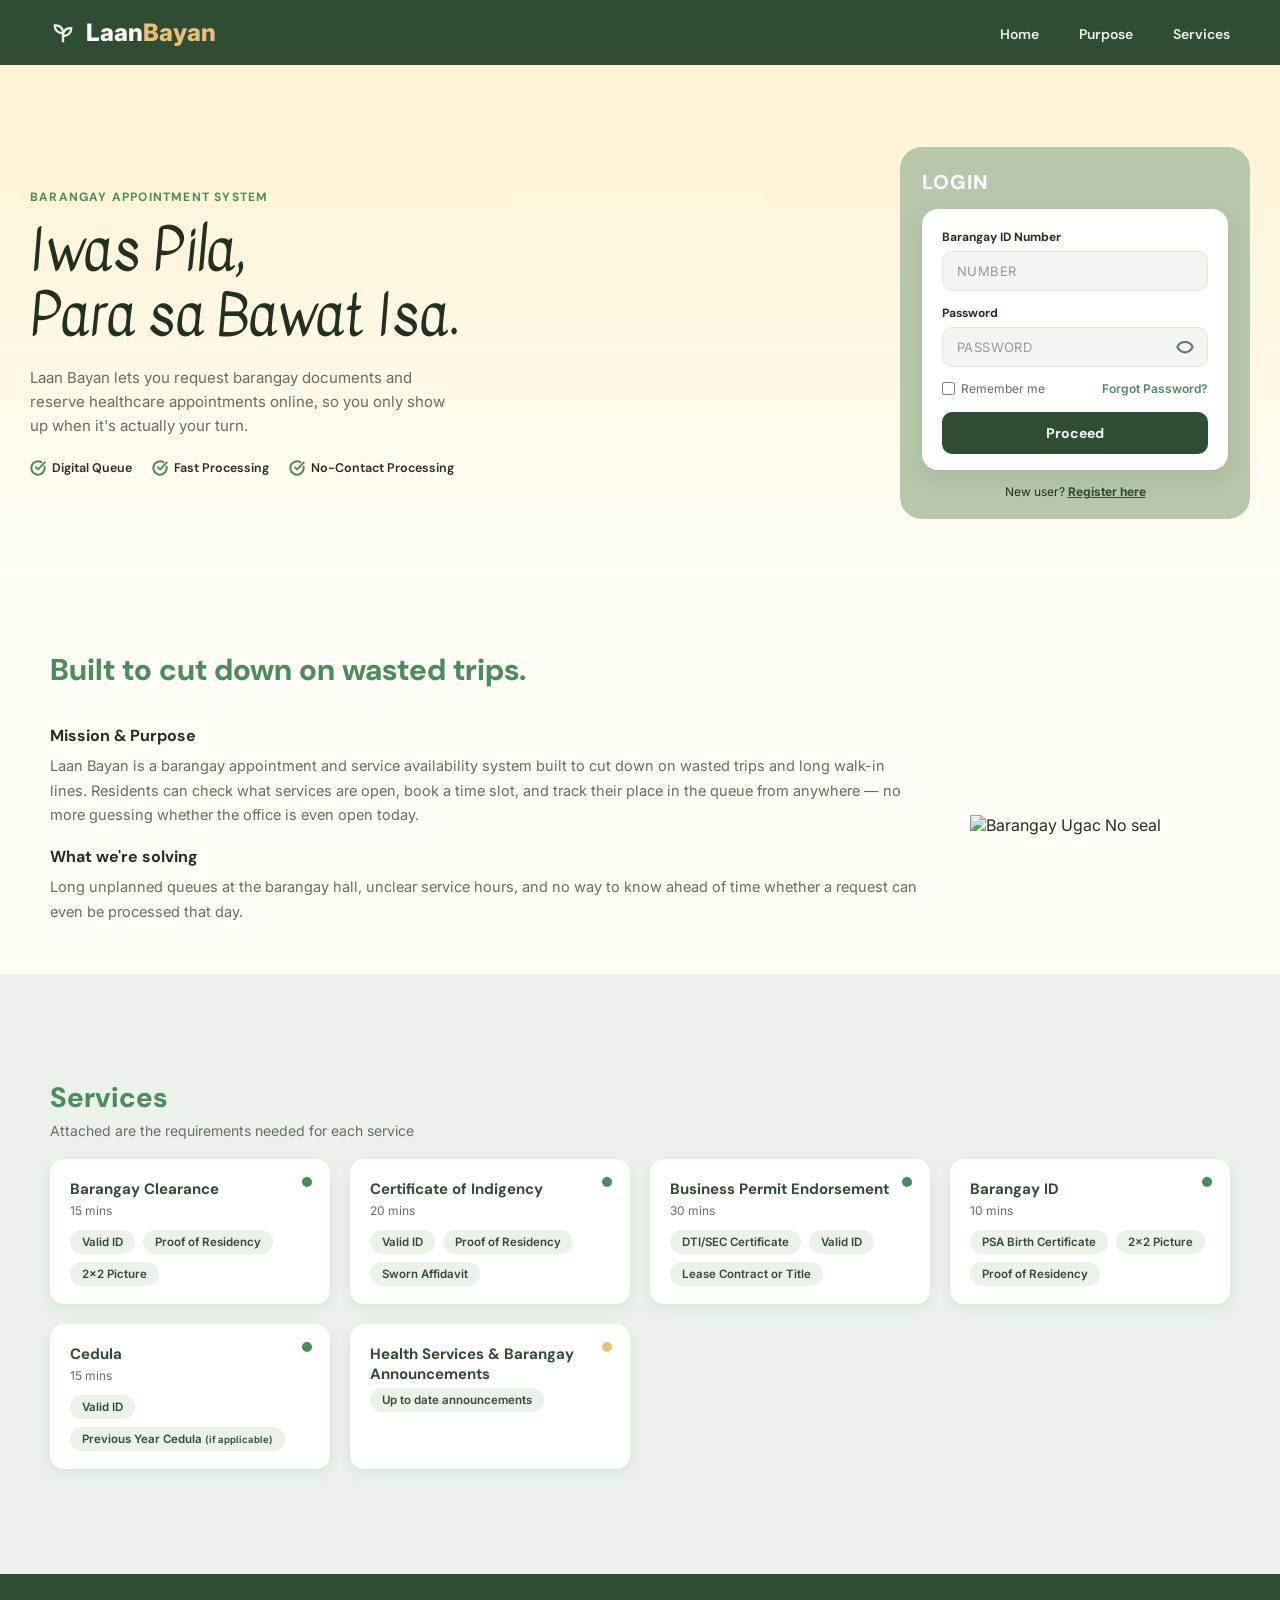
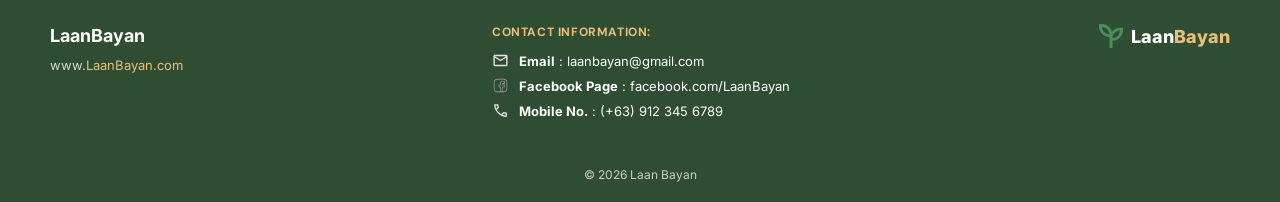
==== commit d002d3e6: "Created multiple files for CSS; Easier navigation" ====
--- a/index.html
+++ b/index.html
@@ -7,7 +7,8 @@
 <link rel="preconnect" href="https://fonts.googleapis.com">
 <link rel="preconnect" href="https://fonts.gstatic.com" crossorigin>
 <link href="https://fonts.googleapis.com/css2?family=Kavivanar&family=DM+Sans:wght@400;500;600;700;800&family=Inter:wght@400;500;600;700&display=swap" rel="stylesheet">
-<link rel="stylesheet" href="css/style.css">
+<link rel="stylesheet" href="css/base.css">
+<link rel="stylesheet" href="css/landing.css">
 </head>
 <body>
 
@@ -181,7 +182,7 @@
         </div>
         <div class="row">
           <img src="assets/icons/num.svg" width="17" height="17" alt="Phone icon">
-          <span><strong>Mobile No.</strong> : (043) 000-0000</span>
+          <span><strong>Mobile No.</strong> : (+63) 912 345 6789</span>
         </div>
       </div>
 
--- a/css/base.css
+++ b/css/base.css
@@ -0,0 +1,181 @@
+:root {
+  --green-dark: #2f4d33;
+  --green: #4c8b5d;
+  --green-soft: #eaf2ea;
+  --gold: #e9c079;
+  --cream-top: #fdf1cd;
+  --cream-bottom: #fffdf6;
+  --text-dark: #223022;
+  --text-gray: #6b6b63;
+  --panel-sage: #b7c7ac;
+  --dash-green: #2D5A3F;
+  --dash-cream-start: #FFFFFE;
+  --dash-cream-end: #FFF0BB;
+  --dash-status-available: rgba(97, 242, 71, 0.2);
+  --dash-status-unavailable: rgba(255, 96, 82, 0.2);
+  --dash-text-muted: #6B7A70;
+  --dash-glass-bg: rgba(172, 230, 253, 0.2);
+  --queue-status-processing: rgba(255, 99, 71, 0.25);
+  --queue-status-inqueue: rgba(233, 192, 121, 0.45);
+  --queue-status-served: rgba(97, 242, 71, 0.25);
+  --queue-chip-bg: rgba(233, 192, 121, 0.35);
+  --queue-chip-text: #7a5f1e;
+}
+
+* {
+  margin: 0;
+  padding: 0;
+  box-sizing: border-box;
+  font-family: 'Inter', Arial, sans-serif;
+}
+
+html {
+  scroll-behavior: smooth;
+}
+
+body {
+  background-color: var(--cream-bottom);
+  color: var(--text-dark);
+}
+
+/* Shared auth form pieces — used by both the landing page login panel
+   and registration.html (per the original file's own note). */
+.form-error {
+  background-color: #ffe1e1;
+  color: #7a1a1a;
+  font-size: 12px;
+  padding: 8px 12px;
+  border-radius: 8px;
+  margin-bottom: 12px;
+}
+
+.field {
+  margin-bottom: 14px;
+}
+
+.field label {
+  display: block;
+  font-family: 'DM Sans', sans-serif;
+  font-size: 12px;
+  font-weight: 700;
+  color: var(--text-dark);
+  margin-bottom: 6px;
+}
+
+.input-wrap {
+  position: relative;
+}
+
+.input-wrap input {
+  width: 100%;
+  padding: 11px 14px;
+  border: 1px solid #e4e4e0;
+  background-color: #f4f4f1;
+  border-radius: 10px;
+  font-size: 13px;
+  color: var(--text-dark);
+  outline: none;
+}
+
+.input-wrap input::placeholder {
+  color: #9a9a94;
+  letter-spacing: 0.4px;
+}
+
+.input-wrap input:focus {
+  outline: 2px solid var(--green);
+  outline-offset: 1px;
+  background-color: #ffffff;
+}
+
+.toggle-password {
+  position: absolute;
+  right: 12px;
+  top: 50%;
+  transform: translateY(-50%);
+  background: none;
+  border: none;
+  cursor: pointer;
+  padding: 2px;
+  display: flex;
+}
+
+.row-between {
+  display: flex;
+  align-items: center;
+  justify-content: space-between;
+  font-size: 12px;
+  margin: 4px 0 16px;
+}
+
+.remember {
+  display: flex;
+  align-items: center;
+  gap: 6px;
+  color: var(--text-gray);
+  cursor: pointer;
+}
+
+.forgot {
+  color: var(--green);
+  font-weight: 600;
+  text-decoration: none;
+}
+
+.forgot:hover {
+  text-decoration: underline;
+}
+
+.btn-proceed {
+  width: 100%;
+  padding: 12px;
+  border: none;
+  border-radius: 10px;
+  background-color: var(--green-dark);
+  color: #ffffff;
+  font-family: 'DM Sans', sans-serif;
+  font-weight: 700;
+  font-size: 14px;
+  cursor: pointer;
+}
+
+.btn-proceed:hover {
+  background-color: #253d28;
+}
+
+.btn-proceed:focus-visible {
+  outline: 2px solid #ffffff;
+  outline-offset: 2px;
+}
+
+.register-line {
+  text-align: center;
+  font-size: 12px;
+  color: var(--text-dark);
+  margin-top: 14px;
+}
+
+.register-link {
+  color: var(--green-dark);
+  font-weight: 700;
+  text-decoration: underline;
+}
+
+/* NOTE: #loginPanel / #registerPanel aren't used in index.html or registration.html
+   (both ship as separate pages, not a tab-switch panel) — likely leftover from an
+   earlier approach, safe to delete if confirmed unused */
+#loginPanel,
+#registerPanel {
+  animation: fade .35s ease;
+}
+
+@keyframes fade {
+  from {
+    opacity: 0;
+    transform: translateY(12px);
+  }
+  to {
+    opacity: 1;
+    transform: translateY(0);
+  }
+}
--- a/css/landing.css
+++ b/css/landing.css
@@ -0,0 +1,409 @@
+/* Hero / Nav */
+.hero-section {
+  position: relative;
+  z-index: 1;
+  background: linear-gradient(180deg, var(--cream-top) 0%, var(--cream-bottom) 100%);
+  min-height: 600px;
+  display: flex;
+  flex-direction: column;
+}
+
+.nav-inner {
+  background-color: var(--green-dark);
+  padding: 18px 50px;
+  display: flex;
+  align-items: center;
+  justify-content: space-between;
+}
+
+.logo {
+  display: flex;
+  align-items: center;
+  gap: 10px;
+  font-family: 'DM Sans', sans-serif;
+  font-weight: 800;
+  font-size: 24px;
+}
+
+.logo .laan {
+  color: #ffffff;
+}
+
+.logo .bayan {
+  color: var(--gold);
+}
+
+.nav-inner nav ul {
+  list-style: none;
+  display: flex;
+  gap: 40px;
+}
+
+.nav-inner nav a {
+  color: #ffffff;
+  text-decoration: none;
+  font-family: 'DM Sans', sans-serif;
+  font-weight: 600;
+  font-size: 14px;
+  opacity: 0.92;
+}
+
+.nav-inner nav a:hover,
+.nav-inner nav a:focus-visible {
+  opacity: 1;
+  text-decoration: underline;
+}
+
+.hero-content {
+  display: flex;
+  justify-content: space-between;
+  align-items: center;
+  gap: 60px;
+  max-width: 1400px;
+  width: 100%;
+  margin: auto;
+  padding: 40px 30px; 
+}
+
+.eyebrow {
+  color: var(--green);
+  font-family: 'DM Sans', sans-serif;
+  font-weight: 700;
+  font-size: 12px;
+  letter-spacing: 1.2px;
+  text-transform: uppercase;
+  margin-bottom: 14px;
+}
+
+.headline {
+  font-family: 'Kavivanar', cursive;
+  font-weight: 400;
+  font-size: 56px;
+  line-height: 1.15;
+  color: var(--text-dark);
+  margin-bottom: 18px;
+}
+
+.hero-sub {
+  max-width: 420px;
+  font-size: 15px;
+  line-height: 1.6;
+  color: var(--text-gray);
+  margin-bottom: 22px;
+}
+
+.feature-row {
+  display: flex;
+  flex-wrap: wrap;
+  gap: 20px;
+}
+
+.feature-item {
+  display: flex;
+  align-items: center;
+  gap: 6px;
+  font-family: 'DM Sans', sans-serif;
+  font-size: 12.5px;
+  font-weight: 600;
+  color: var(--text-dark);
+}
+
+/* Login panel */
+.login-panel {
+  flex-shrink: 0;
+  width: 350px;
+  background-color: var(--panel-sage);
+  border-radius: 22px;
+  padding: 22px 22px 20px;
+}
+
+.login-title {
+  font-family: 'DM Sans', sans-serif;
+  font-weight: 800;
+  font-size: 20px;
+  letter-spacing: 1px;
+  color: #ffffff;
+  margin-bottom: 14px;
+}
+
+.login-card {
+  background-color: #ffffff;
+  border-radius: 16px;
+  padding: 20px 20px 16px;
+  box-shadow: 0 8px 20px rgba(47, 77, 51, 0.12);
+}
+
+/* Scroll content / shared section wrapper */
+.scroll-content {
+  background-color: var(--cream-bottom);
+  position: relative;
+  z-index: 10;
+}
+
+.about-section {
+  padding: 50px 50px;
+  min-height: 75 0px;
+  display: flex;
+  align-items: center;
+}
+
+.about,
+.services {
+  max-width: 1200px;
+  width: 100%;
+  margin: 0 auto;
+}
+
+.about-heading {
+  font-family: 'DM Sans', sans-serif;
+  font-weight: 800;
+  font-size: 30px;
+  color: var(--green);
+  margin-bottom: 36px;
+}
+
+.about-grid {
+  display: grid;
+  grid-template-columns: 1fr 260px;
+  gap: 50px;
+  align-items: center;
+}
+
+.about-grid h3 {
+  font-family: 'DM Sans', sans-serif;
+  font-size: 16px;
+  color: var(--text-dark);
+  margin: 18px 0 8px;
+}
+
+.about-grid h3:first-child {
+  margin-top: 0;
+}
+
+.about-grid p {
+  font-size: 14.5px;
+  line-height: 1.7;
+  color: var(--text-gray);
+}
+
+.about-img {
+  width: 100%;
+  height: auto;
+  object-fit: contain;
+}
+
+/* Services */
+.services-section {
+  background-color: var(--green-soft);
+  padding: 50px 50px;
+  min-height: 600px;
+  display: flex;
+  align-items: center;
+}
+
+.services-head {
+  margin-bottom: 20px;
+}
+
+.services-head h2 {
+  font-family: 'DM Sans', sans-serif;
+  font-weight: 800;
+  font-size: 28px;
+  color: var(--green);
+  margin-bottom: 6px;
+}
+
+.services-head p {
+  color: var(--text-gray);
+  font-size: 14px;
+}
+
+.service-grid {
+  display: grid;
+  grid-template-columns: repeat(auto-fit, minmax(240px, 1fr));
+  gap: 20px;
+}
+
+.svc-card {
+  position: relative;
+  background-color: #ffffff;
+  border-radius: 14px;
+  padding: 20px 20px 18px;
+  box-shadow: 0 4px 14px rgba(47, 77, 51, 0.08);
+}
+
+.svc-badge {
+  position: absolute;
+  top: 18px;
+  right: 18px;
+  width: 10px;
+  height: 10px;
+  border-radius: 50%;
+  background-color: var(--green);
+}
+
+.svc-badge.active {
+  background-color: var(--gold);
+}
+
+.svc-name {
+  font-family: 'DM Sans', sans-serif;
+  font-weight: 700;
+  font-size: 15px;
+  color: var(--green-dark);
+  padding-right: 20px;
+  margin-bottom: 4px;
+}
+
+.svc-time {
+  font-size: 12px;
+  color: var(--text-gray);
+  margin-bottom: 12px;
+}
+
+.svc-chips {
+  display: flex;
+  flex-wrap: wrap;
+  gap: 8px;
+}
+
+.chip {
+  background-color: var(--green-soft);
+  color: var(--green-dark);
+  font-size: 11.5px;
+  font-weight: 600;
+  padding: 5px 12px;
+  border-radius: 20px;
+}
+
+/* Footer */
+footer {
+  background-color: var(--green-dark);
+  color: #ffffff;
+  padding: 50px 50px 20px;
+}
+
+.footer-inner {
+  max-width: 1200px;
+  margin: 0 auto;
+  display: flex;
+  justify-content: space-between;
+  flex-wrap: wrap;
+  gap: 30px;
+}
+
+.footer-brand p {
+  font-family: 'DM Sans', sans-serif;
+  font-size: 18px;
+  margin-bottom: 4px;
+}
+
+.footer-brand .url a {
+  color: var(--gold);
+  font-size: 13px;
+  text-decoration: none;
+}
+
+.footer-brand .url a span {
+  color: #d8d8ce;
+}
+
+.footer-contact h4 {
+  font-family: 'DM Sans', sans-serif;
+  font-size: 12px;
+  letter-spacing: 0.6px;
+  margin-bottom: 12px;
+  color: var(--gold);
+}
+
+.footer-contact .row {
+  display: flex;
+  align-items: center;
+  gap: 10px;
+  font-size: 13px;
+  margin-bottom: 8px;
+}
+
+.footer-logo {
+  display: flex;
+  align-items: center;
+  gap: 8px;
+  font-family: 'DM Sans', sans-serif;
+  font-weight: 800;
+  font-size: 18px;
+  align-self: flex-start;
+}
+
+.footer-logo .logo-icon {
+  stroke: #ffffff;
+}
+
+.footer-logo .laan {
+  color: #ffffff;
+}
+
+.footer-logo .bayan {
+  color: var(--gold);
+}
+
+.copyright {
+  text-align: center;
+  font-size: 12px;
+  color: #cfcfc6;
+  margin-top: 40px;
+}
+
+/* Landing page mobile (<= 900px) */
+@media (max-width: 900px) {
+  .nav-inner {
+    padding: 16px 24px;
+    flex-wrap: wrap;
+    gap: 14px;
+  }
+
+  .nav-inner nav ul {
+    gap: 22px;
+  }
+
+  .hero-section {
+    min-height: auto;
+  }
+
+  .hero-content {
+    flex-direction: column;
+    padding: 50px 24px 60px;
+    text-align: center;
+  }
+
+  .hero-sub {
+    max-width: 100%;
+  }
+
+  .feature-row {
+    justify-content: center;
+  }
+
+  .login-panel {
+    width: 100%;
+    max-width: 340px;
+  }
+
+  .about-section,
+  .services-section {
+    padding: 60px 24px;
+    min-height: auto;
+  }
+
+  .about-grid {
+    grid-template-columns: 1fr;
+  }
+
+  .about-img {
+    max-width: 220px;
+    margin: 0 auto;
+  }
+
+  .footer-inner {
+    flex-direction: column;
+  }
+}
